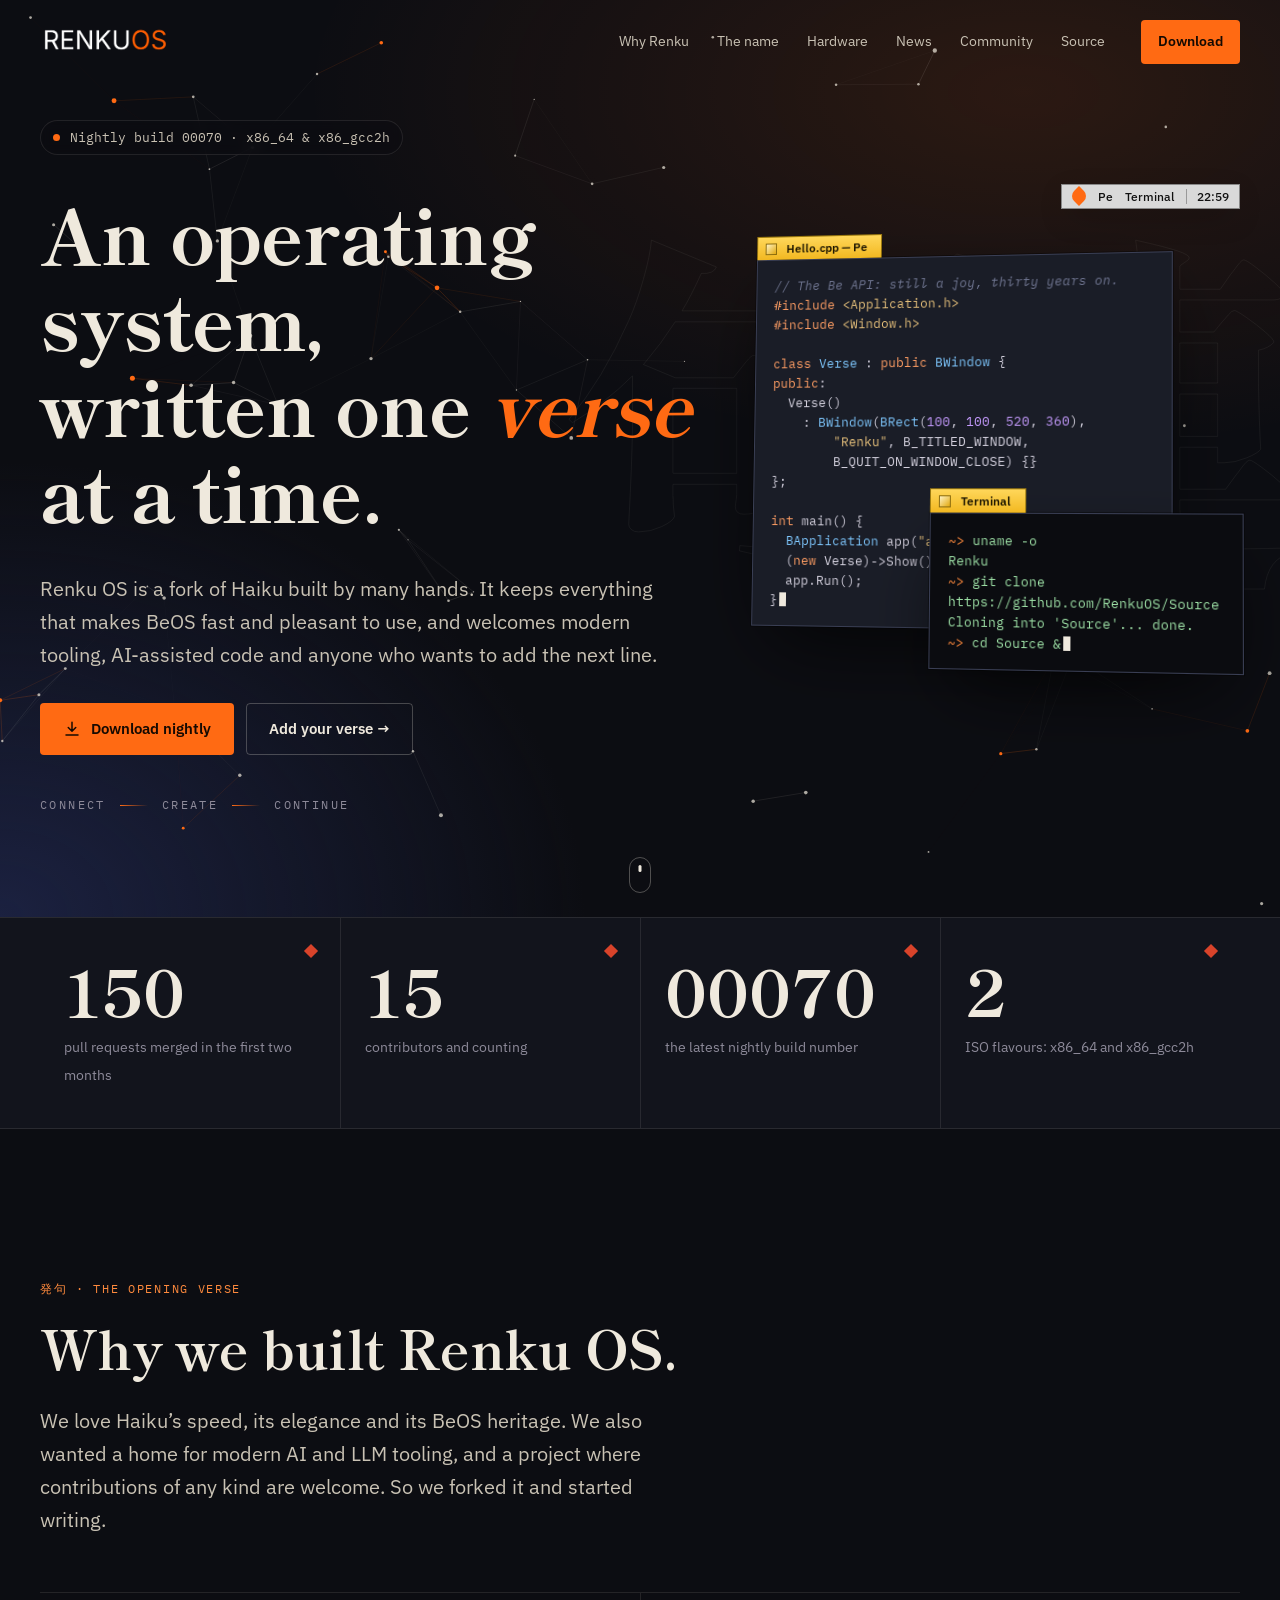
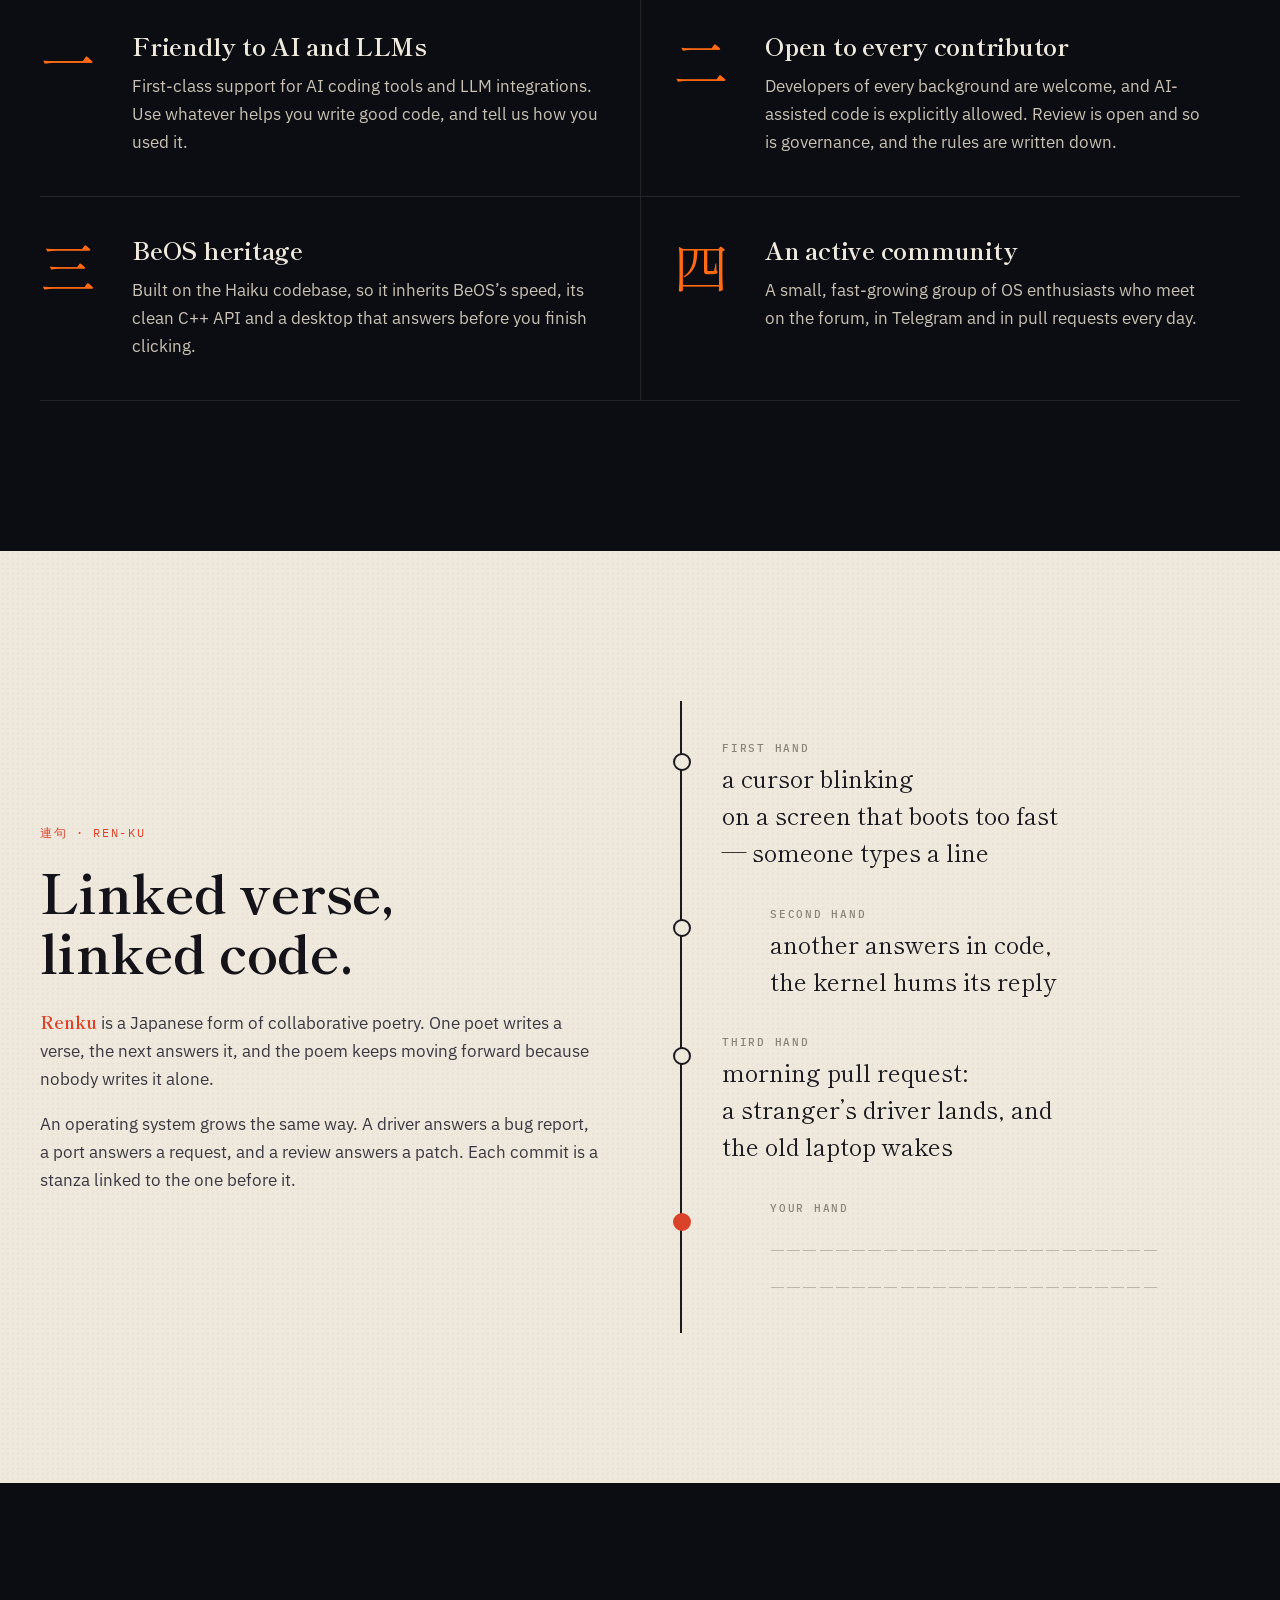
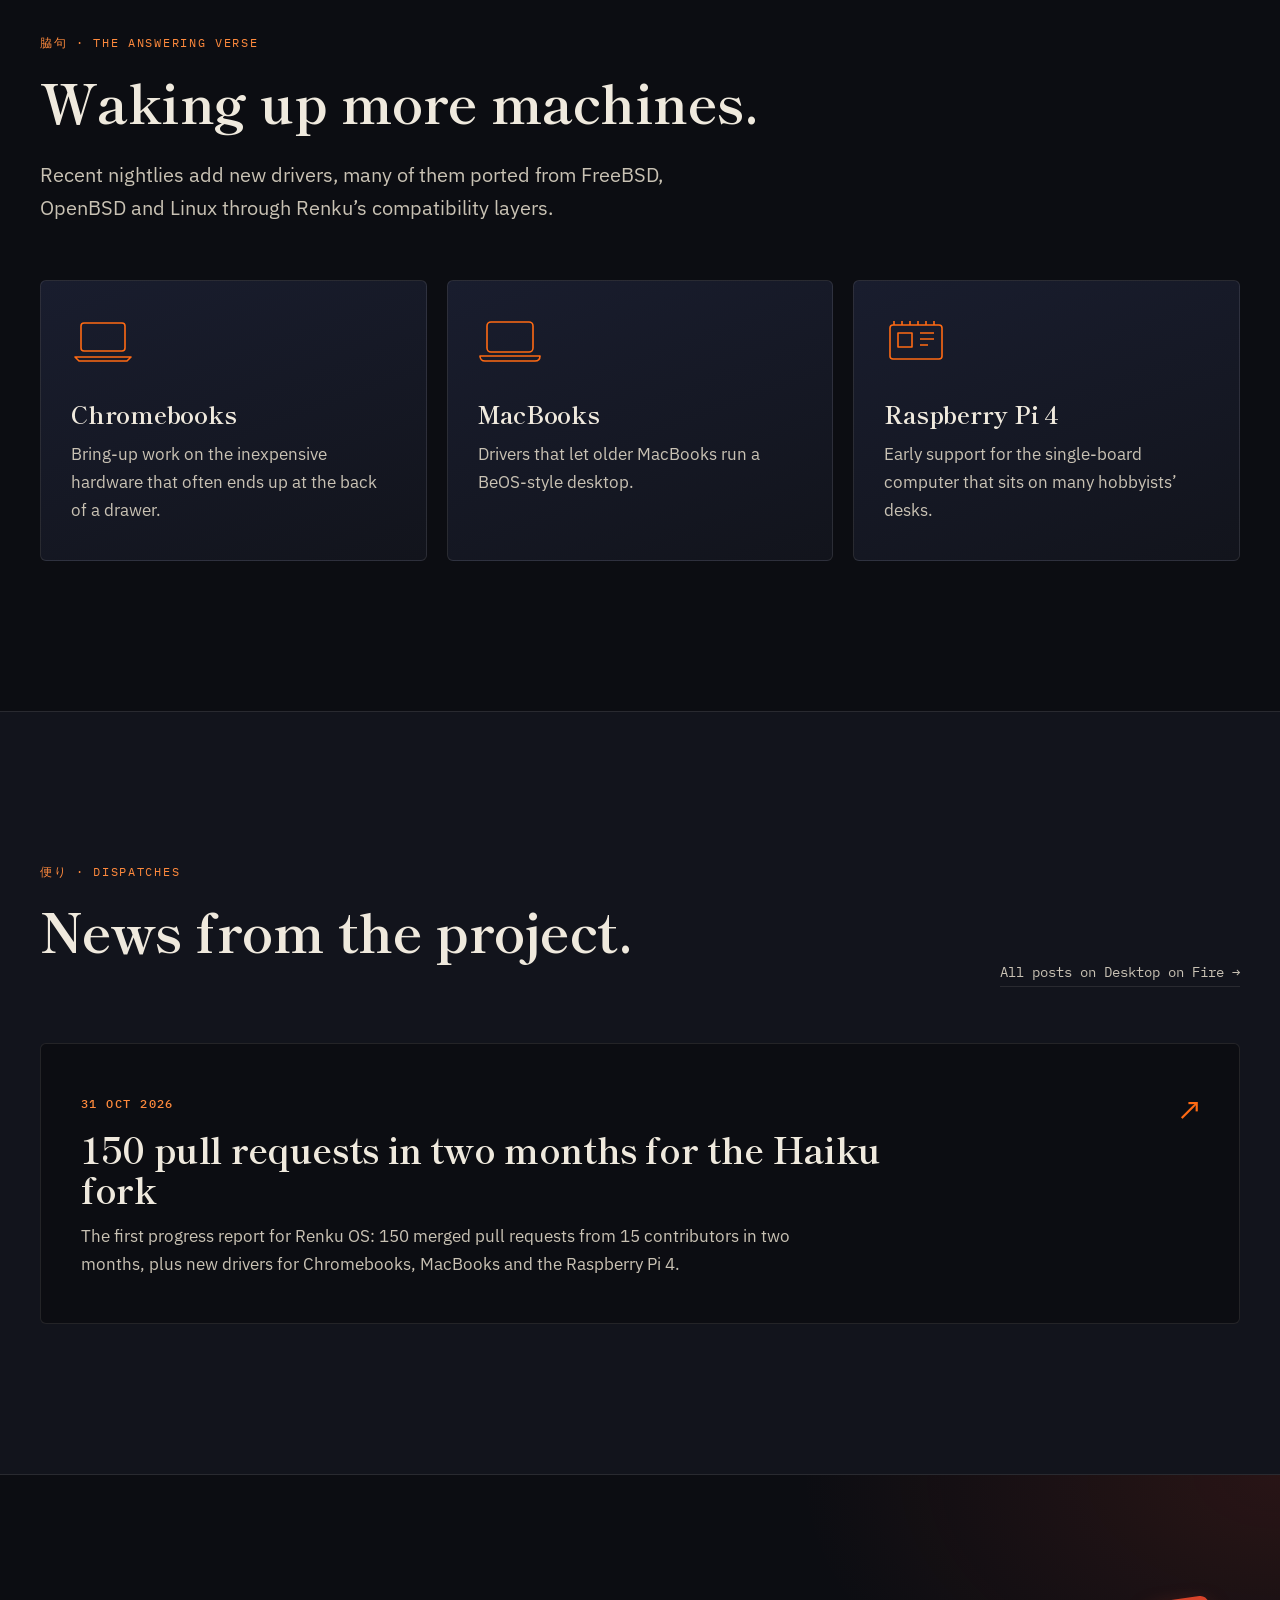
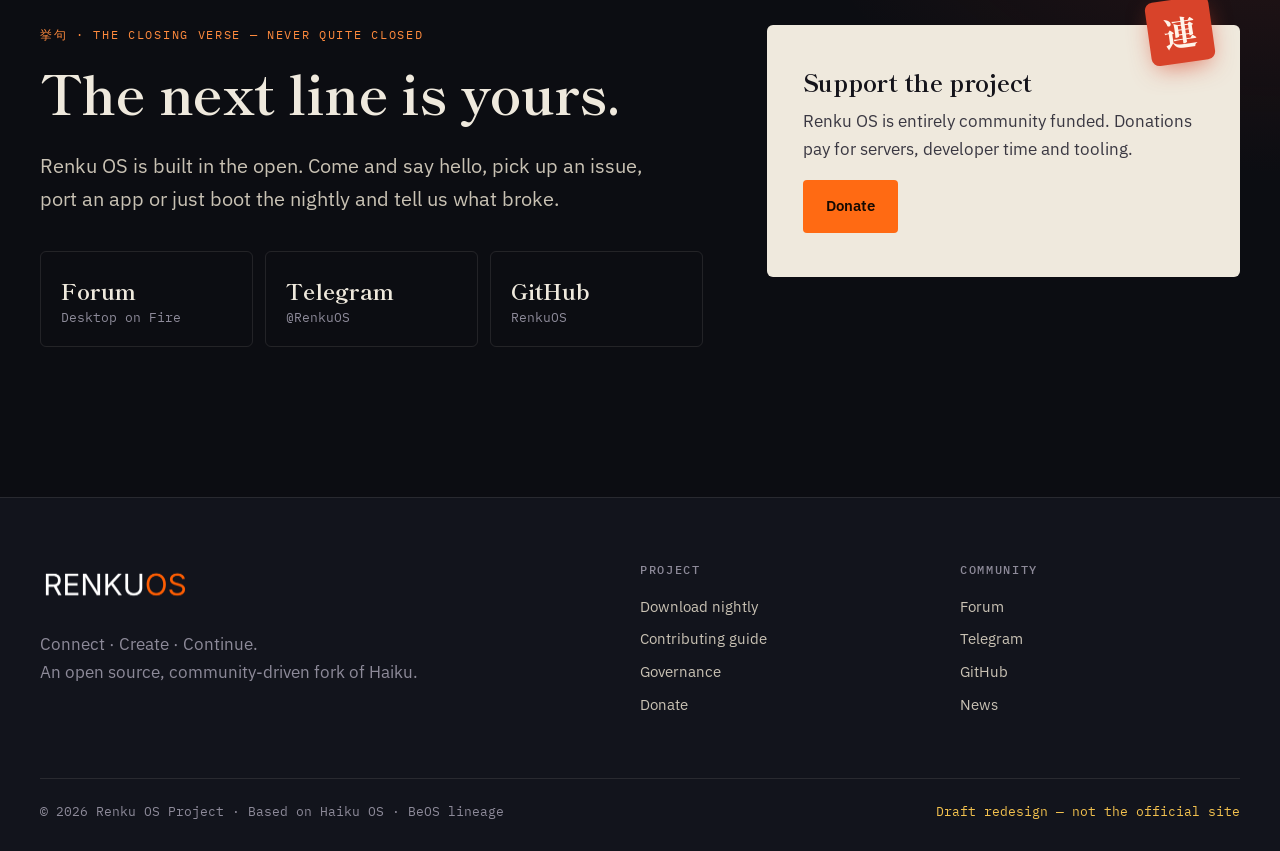
==== index.html @ 6f492713 "Draft redesign of the Renku OS website Co-Authored-By: Claude Opus 5.5 <noreply@anthropic.com>" ====
<!doctype html>
<html lang="en">
<head>
  <meta charset="utf-8">
  <meta name="viewport" content="width=device-width, initial-scale=1">
  <title>Renku OS — Connect · Create · Continue</title>
  <meta name="description" content="Renku OS is an open source operating system forked from Haiku, built in the open by many hands, with first-class room for AI-assisted development.">
  <meta name="theme-color" content="#0c0d12">
  <link rel="icon" href="assets/seal.svg" type="image/svg+xml">
  <link rel="preconnect" href="https://fonts.googleapis.com">
  <link rel="preconnect" href="https://fonts.gstatic.com" crossorigin>
  <link href="https://fonts.googleapis.com/css2?family=Shippori+Mincho:wght@500;700;800&family=IBM+Plex+Sans:wght@400;500;600&family=IBM+Plex+Mono:wght@400;500&display=swap" rel="stylesheet">
  <link rel="stylesheet" href="assets/style.css">
</head>
<body>
  <a class="skip" href="#main">Skip to content</a>

  <header class="site-header" id="top">
    <div class="wrap header-inner">
      <a class="brand" href="#top" aria-label="Renku OS home"><img src="assets/logo.png" alt="Renku OS" width="600" height="201"></a>
      <button class="menu-toggle" aria-expanded="false" aria-controls="site-nav">Menu</button>
      <nav id="site-nav" aria-label="Main">
        <a href="#verses">Why Renku</a>
        <a href="#name">The name</a>
        <a href="#hardware">Hardware</a>
        <a href="#dispatches">News</a>
        <a href="#community">Community</a>
        <a href="https://github.com/RenkuOS/Source">Source</a>
      </nav>
      <a class="btn btn-fire header-cta" href="https://github.com/RenkuOS/Source/releases/tag/nightly">Download</a>
    </div>
  </header>

  <main id="main">
    <!-- HERO -->
    <section class="hero">
      <canvas id="constellation" aria-hidden="true"></canvas>
      <div class="hero-kanji" aria-hidden="true">連句</div>
      <div class="wrap hero-grid">
        <div class="hero-copy">
          <p class="kicker"><span class="dot"></span>Nightly build 00070 · x86_64 &amp; x86_gcc2h</p>
          <h1>An operating system, written&nbsp;one&nbsp;<span class="ink-fire">verse</span> at a&nbsp;time.</h1>
          <p class="lead">Renku OS is a fork of Haiku built by many hands. It keeps everything that makes BeOS fast and pleasant to use, and welcomes modern tooling, AI-assisted code and anyone who wants to add the next line.</p>
          <div class="actions">
            <a class="btn btn-fire" href="https://github.com/RenkuOS/Source/releases/tag/nightly">
              <svg viewBox="0 0 24 24" aria-hidden="true"><path d="M12 3v12m0 0-5-5m5 5 5-5M4 20h16" /></svg>
              Download nightly
            </a>
            <a class="btn btn-ghost" href="https://github.com/RenkuOS/PlanAndGovernance/blob/main/CONTRIBUTING.md">Add your verse →</a>
          </div>
          <p class="motto" aria-label="Connect, Create, Continue"><span>Connect</span><i></i><span>Create</span><i></i><span>Continue</span></p>
        </div>

        <!-- BeOS-style desktop vignette -->
        <div class="desk" aria-hidden="true">
          <div class="bwin bwin-editor">
            <div class="btab"><span class="bclose"></span>Hello.cpp — Pe</div>
            <pre class="bbody code"><span class="c">// The Be API: still a joy, thirty years on.</span>
<span class="k">#include</span> <span class="s">&lt;Application.h&gt;</span>
<span class="k">#include</span> <span class="s">&lt;Window.h&gt;</span>

<span class="k">class</span> <span class="t">Verse</span> : <span class="k">public</span> <span class="t">BWindow</span> {
<span class="k">public</span>:
  Verse()
    : <span class="t">BWindow</span>(<span class="t">BRect</span>(<span class="n">100</span>, <span class="n">100</span>, <span class="n">520</span>, <span class="n">360</span>),
        <span class="s">"Renku"</span>, B_TITLED_WINDOW,
        B_QUIT_ON_WINDOW_CLOSE) {}
};

<span class="k">int</span> main() {
  <span class="t">BApplication</span> app(<span class="s">"application/x-vnd.Renku-Verse"</span>);
  (<span class="k">new</span> Verse)-&gt;Show();
  app.Run();
}<span class="caret"></span></pre>
          </div>
          <div class="bwin bwin-term">
            <div class="btab"><span class="bclose"></span>Terminal</div>
            <pre class="bbody term" id="term"></pre>
          </div>
          <div class="deskbar">
            <span class="deskbar-leaf"></span>
            <span>Pe</span><span>Terminal</span><span class="clock" id="clock">12:00</span>
          </div>
        </div>
      </div>
      <a class="scroll-cue" href="#stats" aria-label="Scroll down"><span></span></a>
    </section>

    <!-- STATS / hanko seals -->
    <section class="stats" id="stats">
      <div class="wrap stats-grid">
        <div class="stat reveal"><b data-count="150">150</b><span>pull requests merged in the first two months</span></div>
        <div class="stat reveal"><b data-count="15">15</b><span>contributors and counting</span></div>
        <div class="stat reveal"><b data-count="70" data-pad="5">00070</b><span>the latest nightly build number</span></div>
        <div class="stat reveal"><b data-count="2">2</b><span>ISO flavours: x86_64 and x86_gcc2h</span></div>
      </div>
    </section>

    <!-- VERSES / features -->
    <section class="verses" id="verses">
      <div class="wrap">
        <header class="sec-head reveal">
          <p class="label">発句 · The opening verse</p>
          <h2>Why we built Renku&nbsp;OS.</h2>
          <p class="lead">We love Haiku’s speed, its elegance and its BeOS heritage. We also wanted a home for modern AI and LLM tooling, and a project where contributions of any kind are welcome. So we forked it and started writing.</p>
        </header>

        <ol class="verse-list">
          <li class="verse reveal">
            <span class="numeral">一</span>
            <div>
              <h3>Friendly to AI and LLMs</h3>
              <p>First-class support for AI coding tools and LLM integrations. Use whatever helps you write good code, and tell us how you used it.</p>
            </div>
          </li>
          <li class="verse reveal">
            <span class="numeral">二</span>
            <div>
              <h3>Open to every contributor</h3>
              <p>Developers of every background are welcome, and AI-assisted code is explicitly allowed. Review is open and so is governance, and the rules are written down.</p>
            </div>
          </li>
          <li class="verse reveal">
            <span class="numeral">三</span>
            <div>
              <h3>BeOS heritage</h3>
              <p>Built on the Haiku codebase, so it inherits BeOS’s speed, its clean C++ API and a desktop that answers before you finish clicking.</p>
            </div>
          </li>
          <li class="verse reveal">
            <span class="numeral">四</span>
            <div>
              <h3>An active community</h3>
              <p>A small, fast-growing group of OS enthusiasts who meet on the forum, in Telegram and in pull requests every day.</p>
            </div>
          </li>
        </ol>
      </div>
    </section>

    <!-- THE NAME -->
    <section class="name" id="name">
      <div class="wrap name-grid">
        <div class="name-copy reveal">
          <p class="label">連句 · ren-ku</p>
          <h2>Linked verse, linked&nbsp;code.</h2>
          <p><em>Renku</em> is a Japanese form of collaborative poetry. One poet writes a verse, the next answers it, and the poem keeps moving forward because nobody writes it alone.</p>
          <p>An operating system grows the same way. A driver answers a bug report, a port answers a request, and a review answers a patch. Each commit is a stanza linked to the one before it.</p>
        </div>
        <div class="scroll-poem reveal" aria-label="A linked verse">
          <div class="stanza"><span class="who">first hand</span><p>a cursor blinking<br>on a screen that boots too fast<br>— someone types a line</p></div>
          <div class="stanza indent"><span class="who">second hand</span><p>another answers in code,<br>the kernel hums its reply</p></div>
          <div class="stanza"><span class="who">third hand</span><p>morning pull request:<br>a stranger’s driver lands, and<br>the old laptop wakes</p></div>
          <div class="stanza indent"><span class="who">your hand</span><p class="blank">________________________<br>________________________</p></div>
        </div>
      </div>
    </section>

    <!-- HARDWARE -->
    <section class="hardware" id="hardware">
      <div class="wrap">
        <header class="sec-head reveal">
          <p class="label">脇句 · The answering verse</p>
          <h2>Waking up more machines.</h2>
          <p class="lead">Recent nightlies add new drivers, many of them ported from FreeBSD, OpenBSD and Linux through Renku’s compatibility layers.</p>
        </header>
        <div class="hw-grid">
          <article class="hw reveal">
            <svg viewBox="0 0 64 48" aria-hidden="true"><rect x="10" y="6" width="44" height="28" rx="3"/><path d="M4 40h56l-4 4H8z"/></svg>
            <h3>Chromebooks</h3>
            <p>Bring-up work on the inexpensive hardware that often ends up at the back of a drawer.</p>
          </article>
          <article class="hw reveal">
            <svg viewBox="0 0 64 48" aria-hidden="true"><rect x="9" y="5" width="46" height="30" rx="4"/><path d="M2 39h60c0 3-2 5-5 5H7c-3 0-5-2-5-5z"/></svg>
            <h3>MacBooks</h3>
            <p>Drivers that let older MacBooks run a BeOS-style desktop.</p>
          </article>
          <article class="hw reveal">
            <svg viewBox="0 0 64 48" aria-hidden="true"><rect x="6" y="8" width="52" height="34" rx="3"/><rect x="14" y="16" width="14" height="14"/><path d="M36 16h14M36 22h14M36 28h8M10 8V4M18 8V4M26 8V4M34 8V4M42 8V4M50 8V4"/></svg>
            <h3>Raspberry Pi 4</h3>
            <p>Early support for the single-board computer that sits on many hobbyists’ desks.</p>
          </article>
        </div>
      </div>
    </section>

    <!-- DISPATCHES -->
    <section class="dispatches" id="dispatches">
      <div class="wrap">
        <header class="sec-head row reveal">
          <div>
            <p class="label">便り · Dispatches</p>
            <h2>News from the project.</h2>
          </div>
          <a class="text-link" href="https://www.desktoponfire.com/category/renkuos/">All posts on Desktop on Fire →</a>
        </header>
        <a class="dispatch reveal" href="https://www.desktoponfire.com/renkuos/1035/renkuos-150-pull-requests-haiku-fork/">
          <time datetime="2026-10-31">31 Oct 2026</time>
          <h3>150 pull requests in two months for the Haiku fork</h3>
          <p>The first progress report for Renku OS: 150 merged pull requests from 15 contributors in two months, plus new drivers for Chromebooks, MacBooks and the Raspberry Pi 4.</p>
          <span class="arrow" aria-hidden="true">↗</span>
        </a>
      </div>
    </section>

    <!-- COMMUNITY + DONATE -->
    <section class="community" id="community">
      <div class="wrap community-grid">
        <div class="reveal">
          <p class="label">挙句 · The closing verse — never quite closed</p>
          <h2>The next line is&nbsp;yours.</h2>
          <p class="lead">Renku OS is built in the open. Come and say hello, pick up an issue, port an app or just boot the nightly and tell us what broke.</p>
          <div class="channels">
            <a href="https://forum.desktoponfire.com/t/renku-os" class="channel"><b>Forum</b><span>Desktop on Fire</span></a>
            <a href="https://t.me/RenkuOS" class="channel"><b>Telegram</b><span>@RenkuOS</span></a>
            <a href="https://github.com/RenkuOS" class="channel"><b>GitHub</b><span>RenkuOS</span></a>
          </div>
        </div>
        <aside class="donate reveal" id="donate">
          <div class="seal" aria-hidden="true">連</div>
          <h3>Support the project</h3>
          <p>Renku OS is entirely community funded. Donations pay for servers, developer time and tooling.</p>
          <a class="btn btn-fire" href="https://renkuos.org/#donate">Donate</a>
        </aside>
      </div>
    </section>
  </main>

  <footer class="site-footer">
    <div class="wrap footer-grid">
      <div>
        <img src="assets/logo.png" alt="Renku OS" class="footer-logo" width="600" height="201">
        <p class="muted">Connect · Create · Continue.<br>An open source, community-driven fork of Haiku.</p>
      </div>
      <nav aria-label="Project">
        <h4>Project</h4>
        <a href="https://github.com/RenkuOS/Source/releases/tag/nightly">Download nightly</a>
        <a href="https://github.com/RenkuOS/PlanAndGovernance/blob/main/CONTRIBUTING.md">Contributing guide</a>
        <a href="https://github.com/RenkuOS/PlanAndGovernance/blob/main/REVIEW.md">Governance</a>
        <a href="https://renkuos.org/#donate">Donate</a>
      </nav>
      <nav aria-label="Community">
        <h4>Community</h4>
        <a href="https://forum.desktoponfire.com/t/renku-os">Forum</a>
        <a href="https://t.me/RenkuOS">Telegram</a>
        <a href="https://github.com/RenkuOS">GitHub</a>
        <a href="https://www.desktoponfire.com/category/renkuos/">News</a>
      </nav>
    </div>
    <div class="wrap footer-base">
      <span>© 2026 Renku OS Project · Based on Haiku OS · BeOS lineage</span>
      <span class="draft-tag">Draft redesign — not the official site</span>
    </div>
  </footer>

  <script src="assets/site.js" defer></script>
</body>
</html>
---- assets/style.css ----
/* Renku OS draft site.
   Night ink, washi paper and a single vermilion seal. Display type is a
   Japanese mincho serif; sections read as the verses of a linked poem. */
:root{
  --night:#0c0d12;--night-2:#12141c;--indigo:#191d2e;--indigo-2:#232842;
  --washi:#efe9dd;--washi-2:#c9c2b4;--muted:#8d8a99;--line:rgb(239 233 221 / .1);
  --fire:#ff6a13;--fire-2:#ff8a3d;--seal:#d8432a;--gold:#f2c14e;
  --serif:"Shippori Mincho","Hiragino Mincho ProN","Yu Mincho",Georgia,serif;
  --sans:"IBM Plex Sans",system-ui,-apple-system,"Segoe UI",Roboto,sans-serif;
  --mono:"IBM Plex Mono",ui-monospace,Menlo,Consolas,monospace;
  color-scheme:dark}
*{box-sizing:border-box}
html{scroll-behavior:smooth}
body{margin:0;background:var(--night);color:var(--washi);font-family:var(--sans);font-size:17px;line-height:1.65;-webkit-font-smoothing:antialiased;overflow-x:hidden}
img{display:block;max-width:100%;height:auto}
a{color:var(--washi)}
a:focus-visible,button:focus-visible{outline:2px solid var(--gold);outline-offset:4px;border-radius:4px}
h1,h2,h3{font-family:var(--serif);font-weight:700;line-height:1.12;margin:0 0 .5em;letter-spacing:-.01em}
h1{font-size:clamp(40px,6vw,82px);font-weight:800}
h2{font-size:clamp(32px,4.2vw,56px)}
h3{font-size:24px}
p{margin:0 0 1em}
.wrap{width:min(1200px,calc(100% - 32px));margin-inline:auto}
@media (min-width:720px){.wrap{width:min(1200px,calc(100% - 80px))}}
.skip{position:fixed;top:-60px;left:16px;background:var(--washi);color:var(--night);padding:10px 14px;z-index:100}.skip:focus{top:12px}
.lead{font-size:clamp(17px,1.6vw,20px);color:var(--washi-2);max-width:640px}
.muted{color:var(--muted)}
.ink-fire{color:var(--fire);font-style:italic}
.label{font-family:var(--mono);font-size:12px;letter-spacing:.14em;text-transform:uppercase;color:var(--fire-2);margin-bottom:18px}
.text-link{font-family:var(--mono);font-size:14px;color:var(--washi-2);text-decoration:none;border-bottom:1px solid var(--line);padding-bottom:2px}
.text-link:hover{color:var(--fire);border-color:var(--fire)}

/* Buttons: squared, ink-stamp corners. */
.btn{display:inline-flex;align-items:center;gap:10px;padding:13px 22px;font-weight:600;font-size:15px;text-decoration:none;border-radius:4px;border:1px solid transparent;transition:transform .2s,box-shadow .2s,background .2s}
.btn svg{width:18px;height:18px;fill:none;stroke:currentColor;stroke-width:2;stroke-linecap:round;stroke-linejoin:round}
.btn-fire{background:var(--fire);color:#160a02;box-shadow:0 0 0 0 rgb(255 106 19 / .5)}
.btn-fire:hover{transform:translateY(-2px);box-shadow:0 10px 30px -8px rgb(255 106 19 / .7)}
.btn-ghost{border-color:rgb(239 233 221 / .25);color:var(--washi)}
.btn-ghost:hover{border-color:var(--washi);background:rgb(239 233 221 / .05)}
.actions{display:flex;flex-wrap:wrap;gap:12px;margin-top:32px}

/* Header */
.site-header{position:absolute;inset:0 0 auto;z-index:20}
.header-inner{display:flex;align-items:center;gap:24px;min-height:84px}
.brand img{width:130px}
.site-header nav{display:flex;gap:4px;margin-left:auto}
.site-header nav a{font-size:14px;color:var(--washi-2);text-decoration:none;padding:8px 12px;position:relative}
.site-header nav a::after{content:"";position:absolute;left:12px;right:12px;bottom:4px;height:1px;background:var(--fire);transform:scaleX(0);transform-origin:left;transition:transform .25s}
.site-header nav a:hover{color:var(--washi)}.site-header nav a:hover::after{transform:scaleX(1)}
.header-cta{padding:9px 16px;font-size:14px}
.menu-toggle{display:none;margin-left:auto;background:none;border:1px solid var(--line);color:var(--washi);font:500 13px var(--mono);padding:8px 12px;border-radius:4px}
@media (max-width:900px){
  .menu-toggle{display:block}
  .header-cta{display:none}
  .site-header nav{display:none;position:absolute;top:76px;left:16px;right:16px;flex-direction:column;background:var(--indigo);border:1px solid var(--line);padding:8px;border-radius:6px}
  .site-header nav.open{display:flex}
}

/* Hero */
.hero{position:relative;min-height:min(100vh,980px);min-height:min(100svh,980px);display:flex;align-items:center;padding:120px 0 90px;overflow:hidden;
  background:radial-gradient(1200px 600px at 80% 10%,rgb(255 106 19 / .13),transparent 60%),radial-gradient(900px 700px at 0% 100%,#1b2140,transparent 65%),var(--night)}
#constellation{position:absolute;inset:0;width:100%;height:100%}
.hero-kanji{position:absolute;right:-2vw;top:50%;transform:translateY(-50%);writing-mode:vertical-rl;font-family:var(--serif);font-weight:800;font-size:min(42vh,34vw);line-height:1;color:transparent;-webkit-text-stroke:1px rgb(239 233 221 / .06);pointer-events:none;user-select:none}
.hero-grid{position:relative;display:grid;grid-template-columns:1.05fr 1fr;gap:56px;align-items:center}
.kicker{display:inline-flex;align-items:center;gap:10px;font-family:var(--mono);font-size:12.5px;color:var(--washi-2);border:1px solid var(--line);padding:6px 12px;border-radius:999px;background:rgb(12 13 18 / .6);backdrop-filter:blur(6px)}
.kicker .dot{width:7px;height:7px;border-radius:50%;background:var(--fire);box-shadow:0 0 0 0 var(--fire);animation:pulse 2s infinite}
@keyframes pulse{70%{box-shadow:0 0 0 8px rgb(255 106 19 / 0)}100%{box-shadow:0 0 0 0 rgb(255 106 19 / 0)}}
.hero h1{margin-top:22px}
.motto{display:flex;align-items:center;gap:14px;margin-top:40px;font-family:var(--mono);font-size:12px;letter-spacing:.2em;text-transform:uppercase;color:var(--muted)}
.motto i{width:28px;height:1px;background:linear-gradient(90deg,var(--fire),transparent)}
.scroll-cue{position:absolute;left:50%;bottom:24px;width:22px;height:36px;border:1px solid rgb(239 233 221 / .3);border-radius:12px;transform:translateX(-50%)}
.scroll-cue span{position:absolute;left:50%;top:7px;width:3px;height:7px;background:var(--washi);border-radius:2px;transform:translateX(-50%);animation:cue 1.8s infinite}
@keyframes cue{to{transform:translate(-50%,12px);opacity:0}}

/* BeOS-style desktop vignette */
.desk{position:relative;height:500px;perspective:1400px}
.bwin{position:absolute;background:#1a1d27;border:1px solid #3a3f55;box-shadow:0 30px 80px -20px rgb(0 0 0 / .8),0 0 0 1px rgb(0 0 0 / .4);transition:transform .6s cubic-bezier(.2,.8,.2,1)}
.btab{position:absolute;top:-25px;left:-1px;background:linear-gradient(#ffd75a,#f2b821);color:#1d1600;font:600 12px var(--sans);padding:4px 14px 4px 30px;border:1px solid #9c7a0f;border-bottom:0;white-space:nowrap}
.bclose{position:absolute;left:8px;top:6px;width:12px;height:12px;background:linear-gradient(135deg,#fff3c4,#e2a90e);border:1px solid #8a6b0d}
.bbody{margin:0;padding:16px 18px;font:12.5px/1.6 var(--mono);overflow:hidden;color:#d6d3e0}
.bwin-editor{top:30px;left:0;width:86%;transform:rotateY(-8deg) rotateX(3deg)}
.bwin-term{bottom:56px;right:0;width:62%;background:#0b0c10;transform:rotateY(-8deg) rotateX(3deg) translateZ(40px)}
.desk:hover .bwin-editor{transform:rotateY(-3deg) rotateX(1deg)}
.desk:hover .bwin-term{transform:rotateY(-3deg) rotateX(1deg) translateZ(60px) translateY(-6px)}
.term{min-height:150px;color:#9fe3a8;white-space:pre-wrap}
.term .p{color:var(--fire-2)}
.code .c{color:#6f7590;font-style:italic}.code .k{color:#ff9e64}.code .s{color:#e6c07b}.code .t{color:#7fc8ff}.code .n{color:#c69cff}
.caret,.term::after{display:inline-block;width:7px;height:1.1em;background:var(--washi);vertical-align:-2px;margin-left:2px;animation:blink 1s steps(1) infinite}
.term::after{content:""}
@keyframes blink{50%{opacity:0}}
.deskbar{position:absolute;right:0;top:-40px;display:flex;align-items:center;gap:12px;background:#d9d9d9;color:#111;font:500 11.5px var(--sans);padding:4px 10px;border:1px solid #888;box-shadow:0 10px 30px -10px rgb(0 0 0 / .7)}
.deskbar span{white-space:nowrap}
.deskbar-leaf{width:14px;height:14px;background:var(--fire);border-radius:0 50%;transform:rotate(45deg)}
.clock{border-left:1px solid #999;padding-left:10px}
@media (max-width:1000px){
  .hero-grid{grid-template-columns:1fr}
  .desk{height:440px;margin-top:20px}
}
@media (max-width:560px){
  .desk{height:380px}
  .bwin-editor{width:100%}.bwin-term{width:80%}
  .bbody{font-size:10.5px;padding:12px}
  .deskbar{display:none}
}

/* Stats: hanko seals */
.stats{border-block:1px solid var(--line);background:var(--night-2)}
.stats-grid{display:grid;grid-template-columns:repeat(4,1fr)}
.stat{padding:40px 24px;border-left:1px solid var(--line);position:relative}
.stat:first-child{border-left:0}
.stat b{display:block;font-family:var(--serif);font-size:clamp(44px,5vw,68px);font-weight:800;line-height:1;color:var(--washi);margin-bottom:10px;font-variant-numeric:tabular-nums}
.stat span{font-size:14px;color:var(--muted)}
.stat::before{content:"";position:absolute;top:28px;right:24px;width:10px;height:10px;background:var(--seal);transform:rotate(45deg)}
@media (max-width:800px){.stats-grid{grid-template-columns:1fr 1fr}.stat:nth-child(3){border-left:0}.stat:nth-child(n+3){border-top:1px solid var(--line)}}

/* Section heads */
section{scroll-margin-top:20px}
.verses,.hardware,.dispatches,.community{padding:clamp(80px,12vw,150px) 0}
.sec-head{margin-bottom:56px}
.sec-head.row{display:flex;justify-content:space-between;align-items:end;gap:24px;flex-wrap:wrap}

/* Verses */
.verse-list{list-style:none;margin:0;padding:0;display:grid;grid-template-columns:1fr 1fr;gap:0;border-top:1px solid var(--line)}
.verse{display:flex;gap:28px;padding:40px 32px 40px 0;border-bottom:1px solid var(--line);transition:background .3s}
.verse:nth-child(even){padding-left:32px;border-left:1px solid var(--line)}
.verse:hover{background:linear-gradient(90deg,rgb(255 106 19 / .05),transparent)}
.numeral{font-family:var(--serif);font-size:56px;line-height:1;color:var(--fire);min-width:64px;transition:transform .4s}
.verse:hover .numeral{transform:translateY(-4px) rotate(-6deg)}
.verse p{color:var(--washi-2);margin:0}
@media (max-width:800px){.verse-list{grid-template-columns:1fr}.verse,.verse:nth-child(even){padding:32px 0;border-left:0}}

/* The name: paper section */
.name{background:var(--washi);color:#1b1a20;padding:clamp(80px,12vw,150px) 0;position:relative;
  background-image:radial-gradient(rgb(0 0 0 / .035) 1px,transparent 1px);background-size:5px 5px}
.name h2,.name h3{color:#14131a}
.name .label{color:var(--seal)}
.name p{color:#3a3842}
.name em{font-family:var(--serif);font-style:normal;font-weight:700;color:var(--seal)}
.name-grid{display:grid;grid-template-columns:1fr 1fr;gap:80px;align-items:center}
.scroll-poem{position:relative;padding:40px 0 40px 40px;border-left:2px solid #1b1a20}
.stanza{position:relative;margin-bottom:36px;font-family:var(--serif);font-size:clamp(19px,2vw,24px);line-height:1.55}
.stanza:last-child{margin-bottom:0}
.stanza.indent{margin-left:48px}
.stanza::before{content:"";position:absolute;left:-49px;top:12px;width:14px;height:14px;background:var(--washi);border:2px solid #1b1a20;border-radius:50%}
.stanza.indent::before{left:-97px}
.stanza:last-child::before{background:var(--seal);border-color:var(--seal)}
.stanza .who{display:block;font:500 11px var(--mono);letter-spacing:.16em;text-transform:uppercase;color:#8a8478;margin-bottom:4px}
.stanza p{margin:0;color:#1b1a20}
.stanza .blank{color:#b7afa0;letter-spacing:.05em}
@media (max-width:900px){.name-grid{grid-template-columns:1fr;gap:48px}.stanza.indent{margin-left:24px}.stanza.indent::before{left:-73px}}

/* Hardware */
.hw-grid{display:grid;grid-template-columns:repeat(3,1fr);gap:20px}
.hw{position:relative;padding:36px 30px;background:linear-gradient(160deg,var(--indigo),var(--night-2));border:1px solid var(--line);border-radius:6px;overflow:hidden;transition:transform .35s,border-color .35s}
.hw::after{content:"";position:absolute;inset:auto -40% -60% auto;width:240px;height:240px;background:radial-gradient(circle,rgb(255 106 19 / .25),transparent 70%);opacity:0;transition:opacity .4s}
.hw:hover{transform:translateY(-6px);border-color:rgb(255 106 19 / .4)}
.hw:hover::after{opacity:1}
.hw svg{width:64px;height:48px;fill:none;stroke:var(--fire);stroke-width:1.6;stroke-linejoin:round;margin-bottom:28px}
.hw p{color:var(--washi-2);margin:0}
@media (max-width:860px){.hw-grid{grid-template-columns:1fr}}

/* Dispatches */
.dispatches{background:var(--night-2);border-block:1px solid var(--line)}
.dispatch{display:block;position:relative;padding:44px 80px 44px 40px;border:1px solid var(--line);border-radius:6px;text-decoration:none;background:var(--night);transition:border-color .3s,background .3s}
.dispatch:hover{border-color:var(--fire);background:var(--indigo)}
.dispatch time{font:500 12px var(--mono);letter-spacing:.12em;text-transform:uppercase;color:var(--fire-2)}
.dispatch h3{font-size:clamp(24px,3vw,36px);margin:12px 0 14px;max-width:820px}
.dispatch p{color:var(--washi-2);max-width:760px;margin:0}
.dispatch .arrow{position:absolute;right:36px;top:40px;font-size:32px;color:var(--fire);transition:transform .3s}
.dispatch:hover .arrow{transform:translate(4px,-4px)}
@media (max-width:600px){.dispatch{padding:32px 24px}.dispatch .arrow{position:static;display:block;margin-top:16px}}

/* Community */
.community{background:radial-gradient(800px 500px at 100% 0%,rgb(216 67 42 / .14),transparent 60%),var(--night)}
.community-grid{display:grid;grid-template-columns:1.4fr 1fr;gap:64px;align-items:start}
.channels{display:grid;grid-template-columns:repeat(3,1fr);gap:12px;margin-top:36px}
.channel{display:flex;flex-direction:column;padding:20px;border:1px solid var(--line);border-radius:6px;text-decoration:none;transition:border-color .25s,transform .25s}
.channel:hover{border-color:var(--fire);transform:translateY(-3px)}
.channel b{font-family:var(--serif);font-size:22px}
.channel span{font:13px var(--mono);color:var(--muted)}
.donate{position:relative;padding:44px 36px;background:var(--washi);color:#1b1a20;border-radius:6px}
.donate h3{color:#14131a}
.donate p{color:#3a3842}
.seal{position:absolute;top:-26px;right:28px;width:64px;height:64px;display:grid;place-items:center;background:var(--seal);color:#fff4ea;font:800 34px var(--serif);border-radius:8px;transform:rotate(-8deg);box-shadow:0 8px 24px -6px rgb(216 67 42 / .7)}
@media (max-width:900px){.community-grid{grid-template-columns:1fr}.channels{grid-template-columns:1fr}}

/* Footer */
.site-footer{border-top:1px solid var(--line);padding:64px 0 32px;background:var(--night-2)}
.footer-grid{display:grid;grid-template-columns:2fr 1fr 1fr;gap:40px}
.footer-logo{width:150px;margin-bottom:18px}
.site-footer h4{font:500 12px var(--mono);letter-spacing:.14em;text-transform:uppercase;color:var(--muted);margin:0 0 14px}
.site-footer nav a{display:block;color:var(--washi-2);text-decoration:none;font-size:15px;padding:4px 0}
.site-footer nav a:hover{color:var(--fire)}
.footer-base{display:flex;justify-content:space-between;flex-wrap:wrap;gap:12px;margin-top:56px;padding-top:24px;border-top:1px solid var(--line);font:12.5px var(--mono);color:var(--muted)}
.draft-tag{color:var(--gold)}
@media (max-width:700px){.footer-grid{grid-template-columns:1fr 1fr}.footer-grid>div:first-child{grid-column:1/-1}}

/* Scroll reveal */
.reveal{opacity:0;transform:translateY(24px);transition:opacity .8s ease,transform .8s cubic-bezier(.2,.8,.2,1)}
.reveal.in{opacity:1;transform:none}
.no-js .reveal{opacity:1;transform:none}

@media (prefers-reduced-motion:reduce){
  *,*::before,*::after{animation:none!important;transition:none!important;scroll-behavior:auto!important}
  .reveal{opacity:1;transform:none}
}
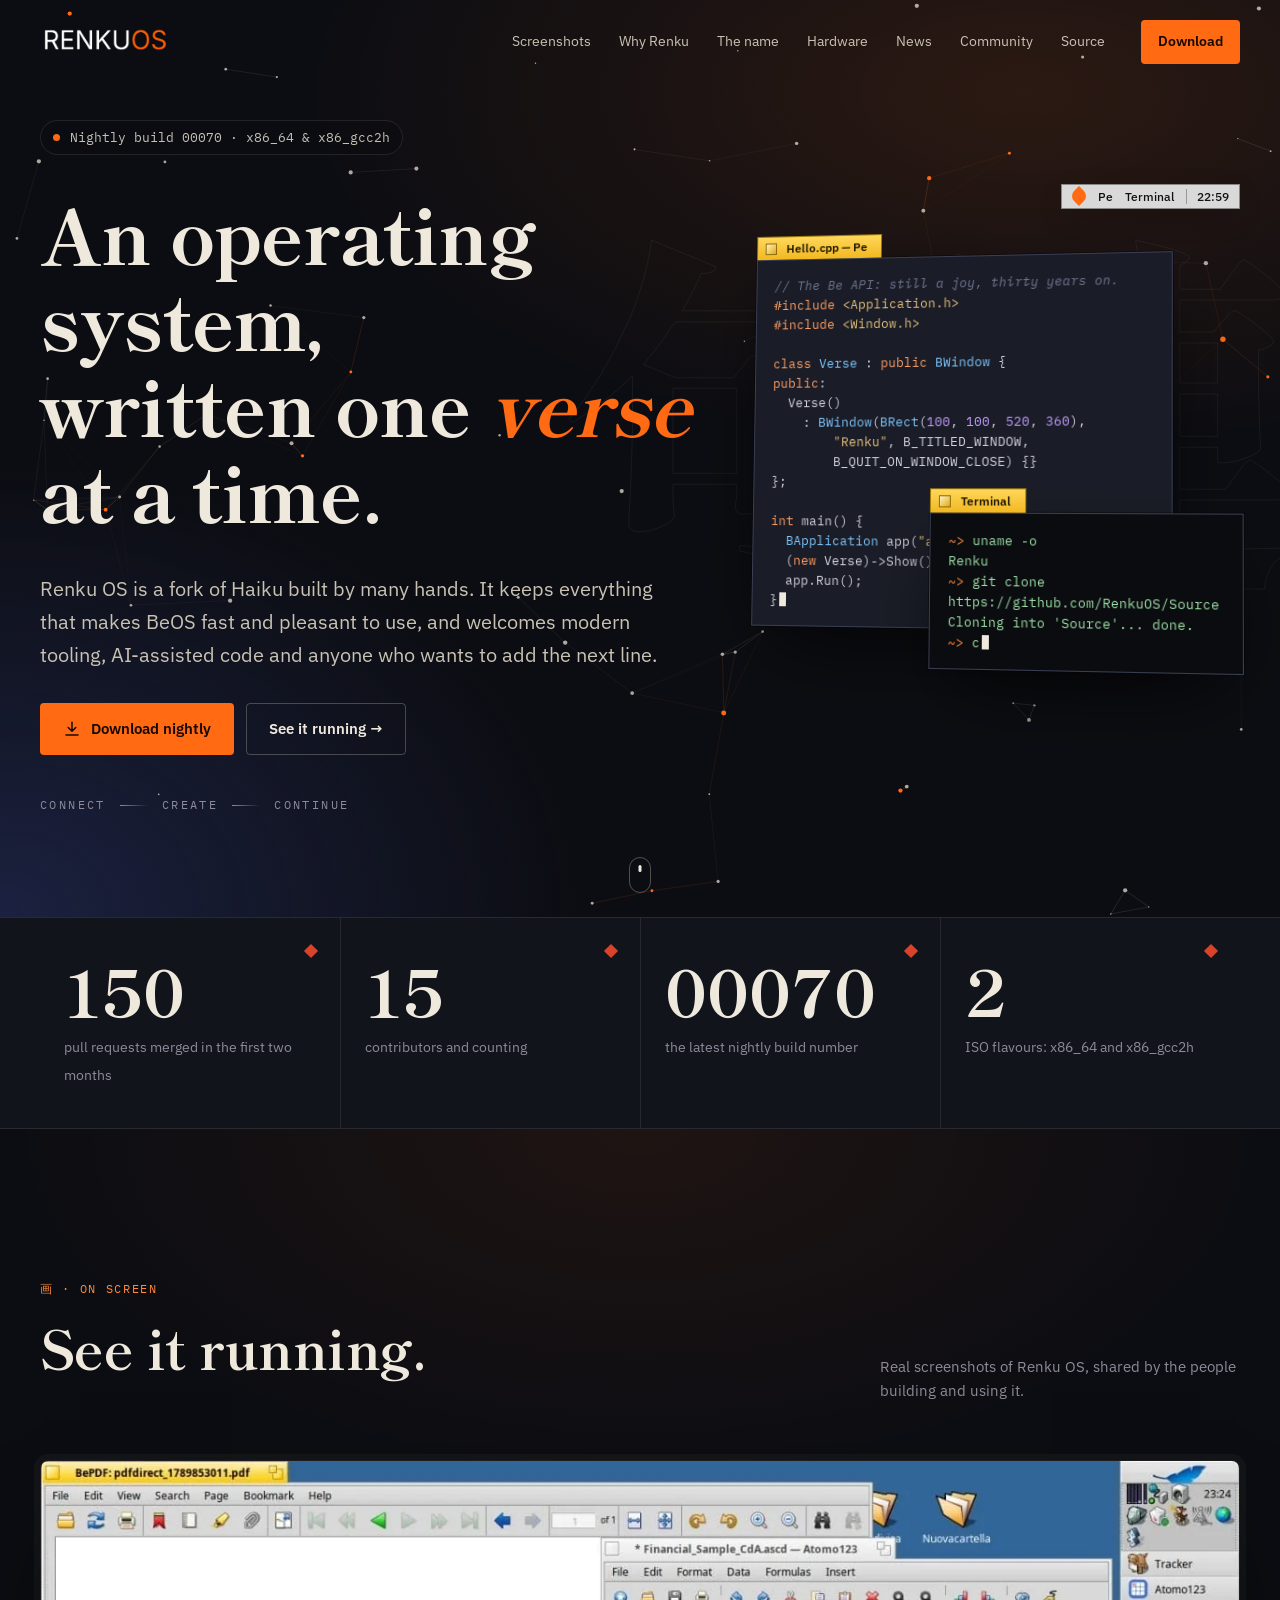
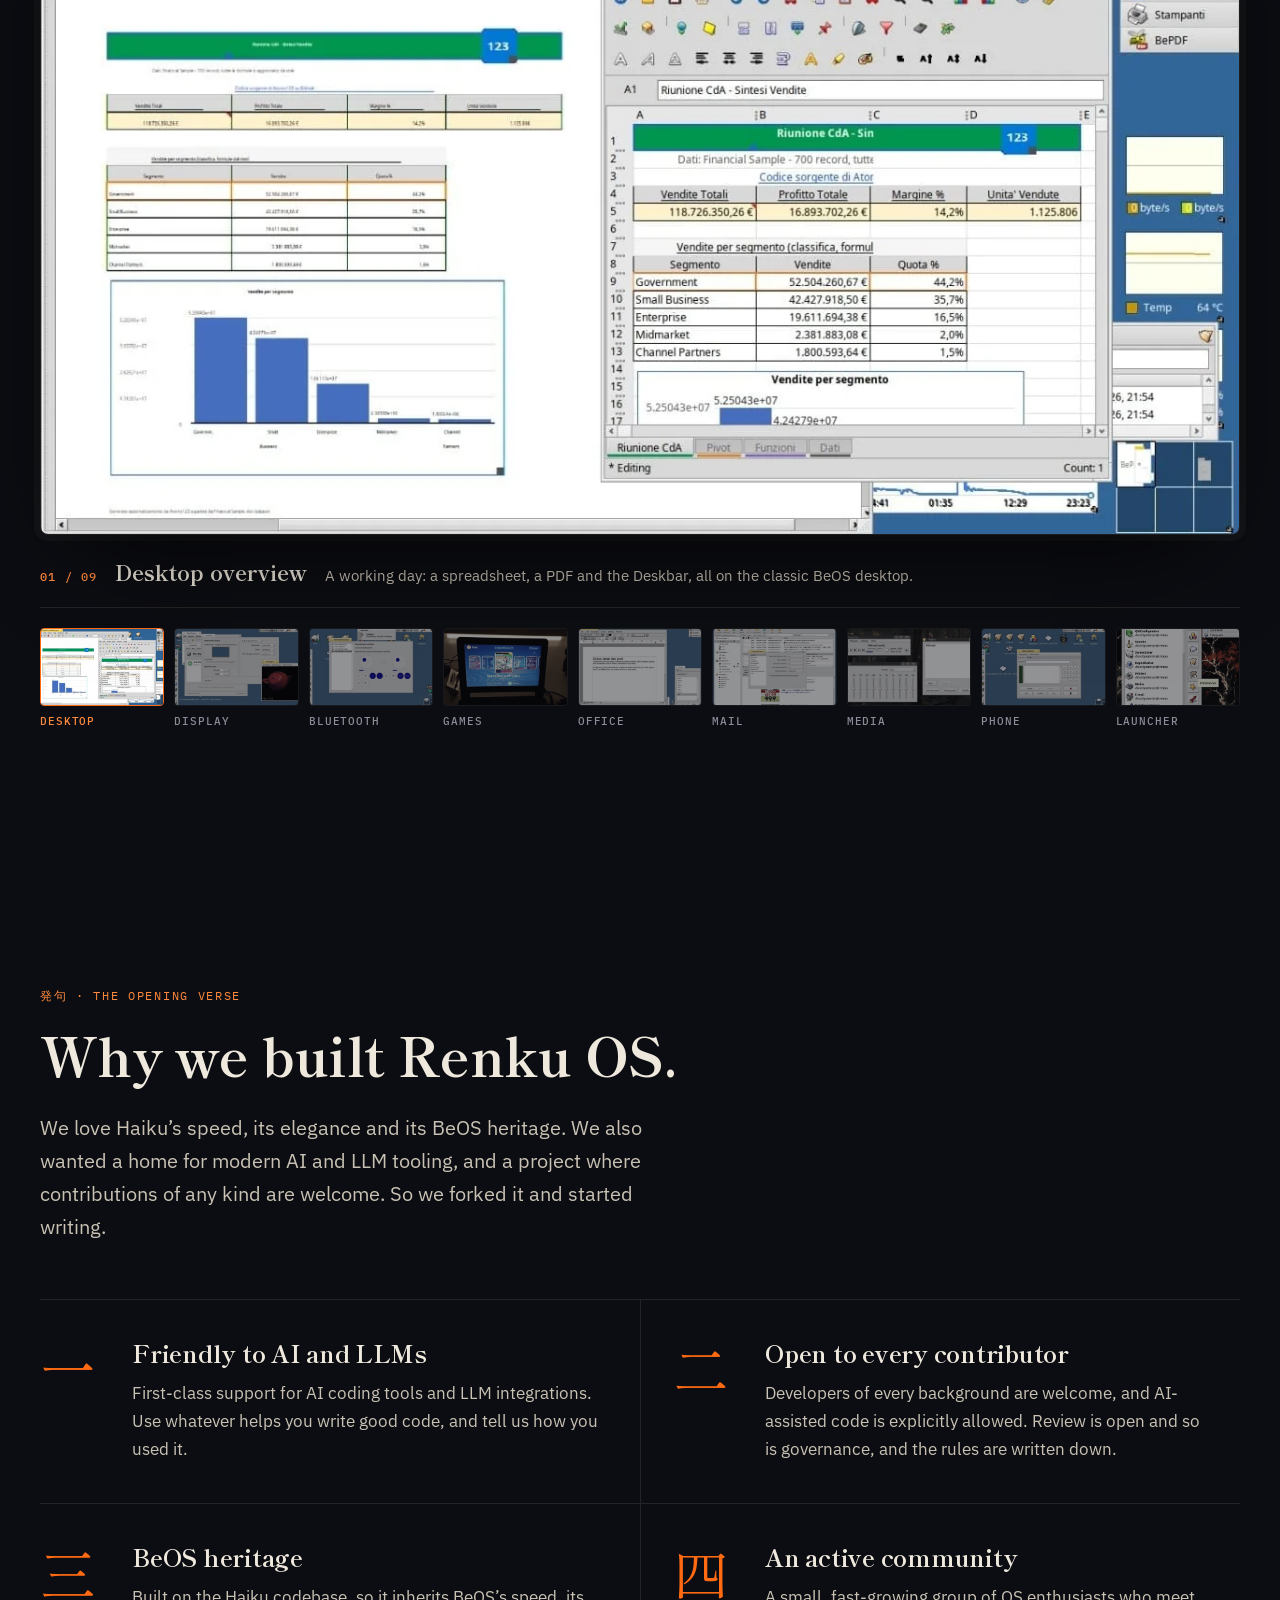
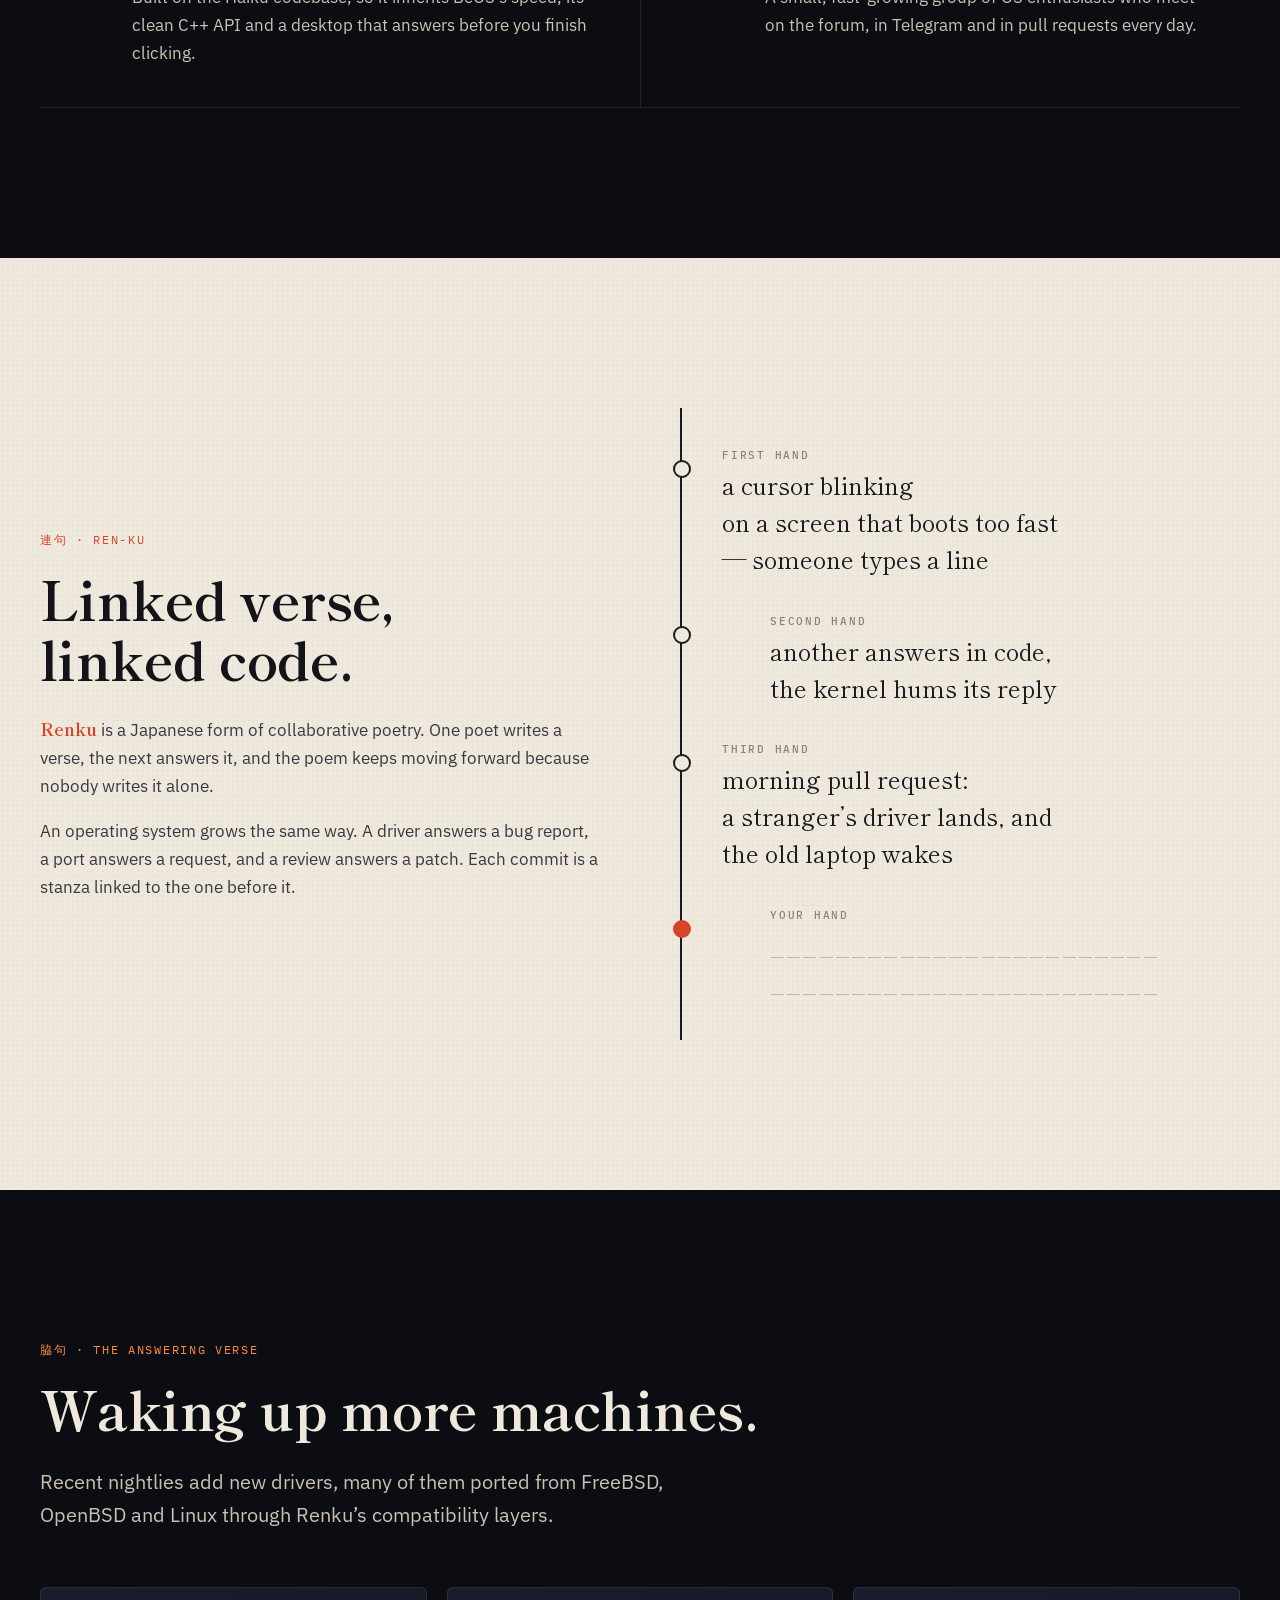
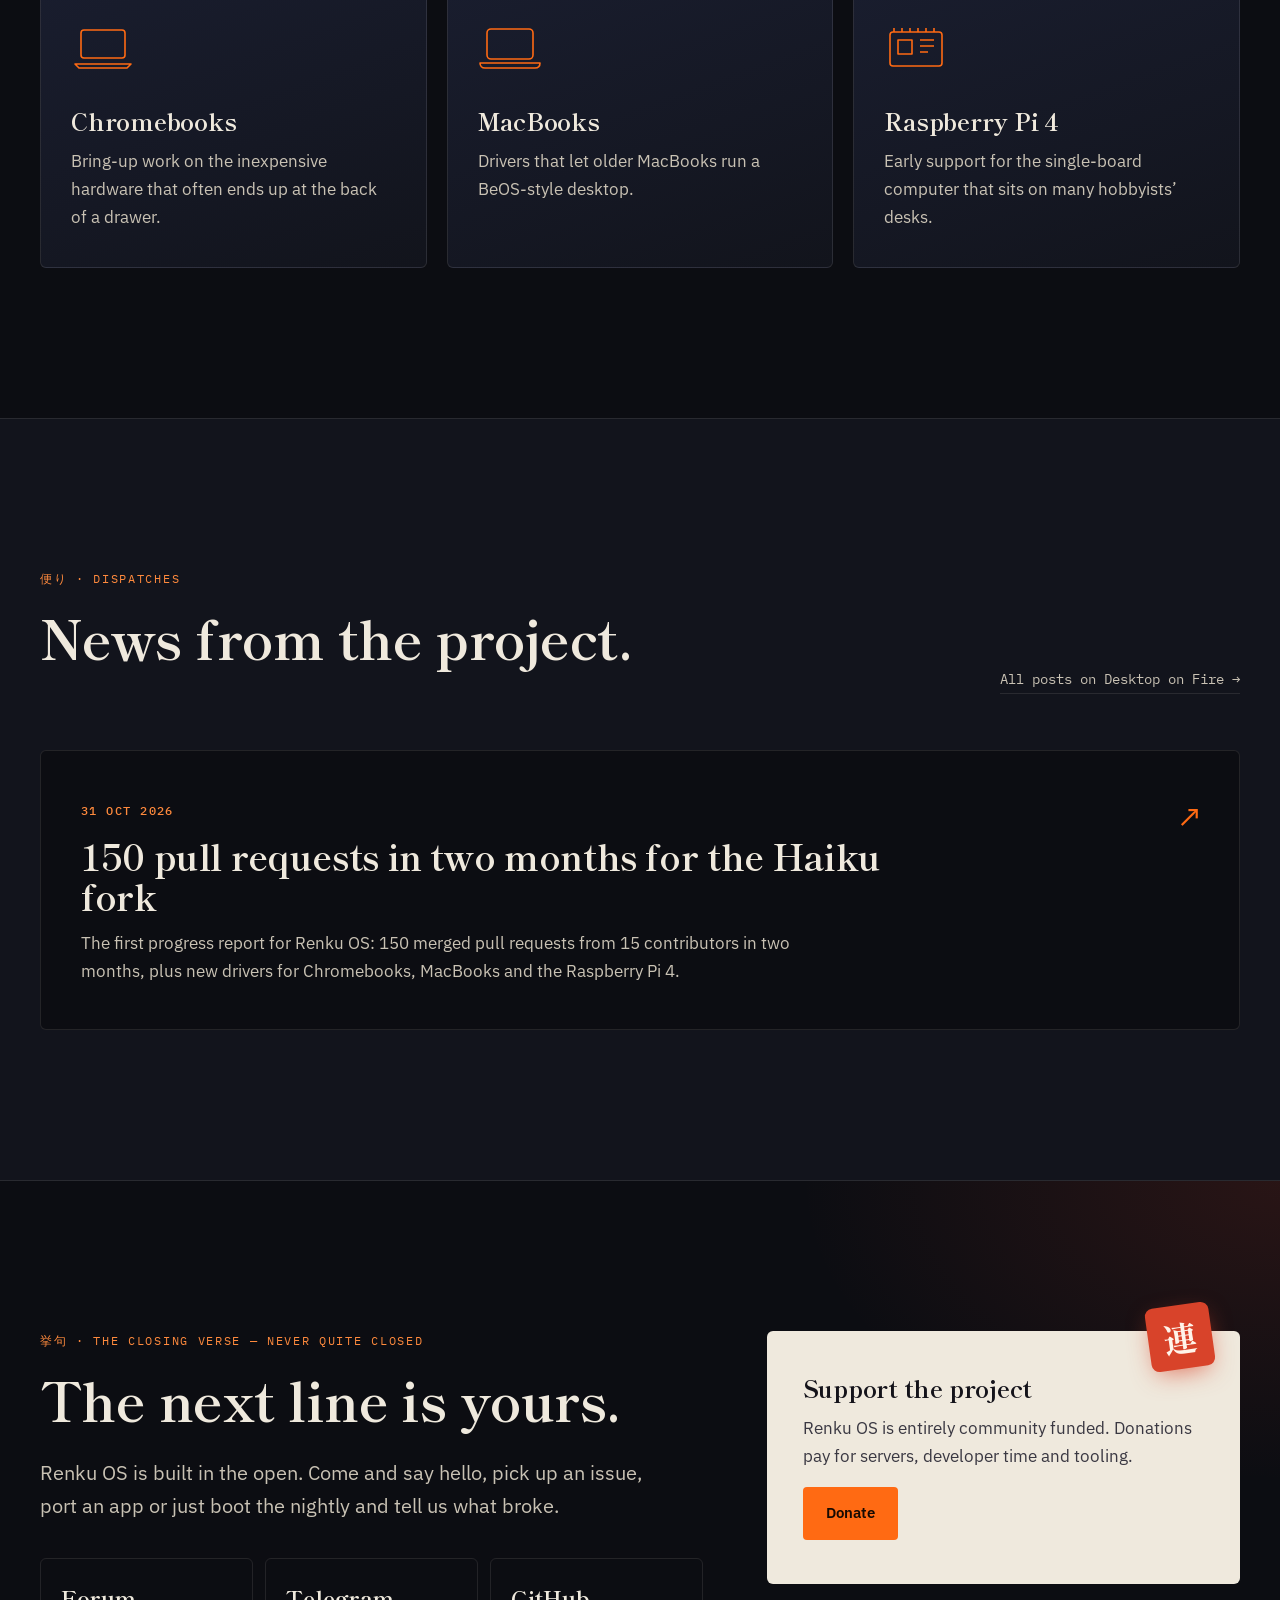
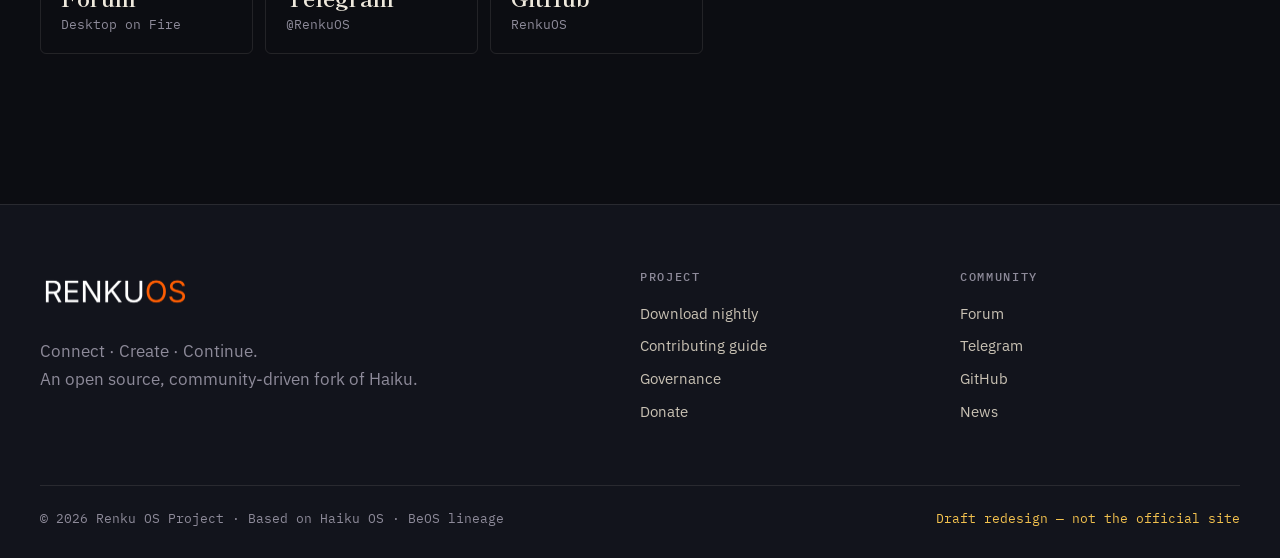
==== commit f41567a0: "Add a screenshot gallery with real Renku OS screenshots Nine screenshots from renkuos.org/screenshot" ====
--- a/index.html
+++ b/index.html
@@ -20,6 +20,7 @@
       <a class="brand" href="#top" aria-label="Renku OS home"><img src="assets/logo.png" alt="Renku OS" width="600" height="201"></a>
       <button class="menu-toggle" aria-expanded="false" aria-controls="site-nav">Menu</button>
       <nav id="site-nav" aria-label="Main">
+        <a href="#screenshots">Screenshots</a>
         <a href="#verses">Why Renku</a>
         <a href="#name">The name</a>
         <a href="#hardware">Hardware</a>
@@ -46,7 +47,7 @@
               <svg viewBox="0 0 24 24" aria-hidden="true"><path d="M12 3v12m0 0-5-5m5 5 5-5M4 20h16" /></svg>
               Download nightly
             </a>
-            <a class="btn btn-ghost" href="https://github.com/RenkuOS/PlanAndGovernance/blob/main/CONTRIBUTING.md">Add your verse →</a>
+            <a class="btn btn-ghost" href="#screenshots">See it running →</a>
           </div>
           <p class="motto" aria-label="Connect, Create, Continue"><span>Connect</span><i></i><span>Create</span><i></i><span>Continue</span></p>
         </div>
@@ -94,6 +95,46 @@
         <div class="stat reveal"><b data-count="70" data-pad="5">00070</b><span>the latest nightly build number</span></div>
         <div class="stat reveal"><b data-count="2">2</b><span>ISO flavours: x86_64 and x86_gcc2h</span></div>
       </div>
+    </section>
+
+    <!-- SCREENSHOTS -->
+    <section class="gallery" id="screenshots">
+      <div class="wrap">
+        <header class="sec-head row reveal">
+          <div>
+            <p class="label">画 · On screen</p>
+            <h2>See it running.</h2>
+          </div>
+          <p class="gallery-note">Real screenshots of Renku OS, shared by the people building and using it.</p>
+        </header>
+
+        <figure class="stage reveal">
+          <button class="stage-frame" id="stage-open" aria-label="View full size">
+            <img id="stage-img" src="assets/shots/desktop-1.webp" alt="Renku OS desktop with a spreadsheet, a PDF and the Deskbar" width="1280" height="719">
+          </button>
+          <figcaption>
+            <span class="stage-count" id="stage-count">01 / 09</span>
+            <b id="stage-title">Desktop overview</b>
+            <span id="stage-desc">A working day: a spreadsheet, a PDF and the Deskbar, all on the classic BeOS desktop.</span>
+          </figcaption>
+        </figure>
+
+        <ul class="thumbs" id="thumbs">
+          <li><button aria-current="true" data-src="assets/shots/desktop-1.webp" data-w="1280" data-h="719" data-title="Desktop overview" data-desc="A working day: a spreadsheet, a PDF and the Deskbar, all on the classic BeOS desktop." data-alt="Renku OS desktop with a spreadsheet, a PDF and the Deskbar"><img src="assets/shots/desktop-1-thumb.webp" alt="" loading="lazy"><span>Desktop</span></button></li>
+          <li><button data-src="assets/shots/display-settings.webp" data-w="1024" data-h="600" data-title="Display settings" data-desc="Screen preferences on an NVIDIA Tegra 2 machine, with GLTeapot spinning beside them." data-alt="Screen preferences and GLTeapot on Renku OS"><img src="assets/shots/display-settings-thumb.webp" alt="" loading="lazy"><span>Display</span></button></li>
+          <li><button data-src="assets/shots/xbox-controller.webp" data-w="1024" data-h="600" data-title="Xbox controller via Bluetooth" data-desc="A wireless Xbox controller paired over Bluetooth, with live stick and button input." data-alt="Xbox Wireless Controller test window connected over Bluetooth"><img src="assets/shots/xbox-controller-thumb.webp" alt="" loading="lazy"><span>Bluetooth</span></button></li>
+          <li><button data-src="assets/shots/games-snes.webp" data-w="1280" data-h="720" data-title="SNES game launcher" data-desc="A full-screen game launcher running on a small portable machine." data-alt="Photo of a small device showing a SNES game launcher"><img src="assets/shots/games-snes-thumb.webp" alt="" loading="lazy"><span>Games</span></button></li>
+          <li><button data-src="assets/shots/gobe-productive-1.webp" data-w="906" data-h="604" data-title="GoBe Productive" data-desc="The classic BeOS office suite’s word processor, running on Renku." data-alt="GoBe Productive word processor"><img src="assets/shots/gobe-productive-1-thumb.webp" alt="" loading="lazy"><span>Office</span></button></li>
+          <li><button data-src="assets/shots/email-views-neo.webp" data-w="1280" data-h="941" data-title="EmailViewsNeo" data-desc="A native mail client with folders, filters and preferences." data-alt="EmailViewsNeo mail client"><img src="assets/shots/email-views-neo-thumb.webp" alt="" loading="lazy"><span>Mail</span></button></li>
+          <li><button data-src="assets/shots/powerplay.webp" data-w="1280" data-h="615" data-title="PowerPlay" data-desc="A skinnable media player with a playlist and a ten-band equalizer." data-alt="PowerPlay media player with equalizer and playlist"><img src="assets/shots/powerplay-thumb.webp" alt="" loading="lazy"><span>Media</span></button></li>
+          <li><button data-src="assets/shots/haiku-softphone-2.webp" data-w="1024" data-h="600" data-title="Haiku Softphone" data-desc="A native SIP softphone sitting on the desktop." data-alt="Haiku Softphone on the Renku OS desktop"><img src="assets/shots/haiku-softphone-2-thumb.webp" alt="" loading="lazy"><span>Phone</span></button></li>
+          <li><button data-src="assets/shots/desktop-5.webp" data-w="511" data-h="545" data-title="App launcher" data-desc="The Deskbar menu opening preferences, apps and Telegram." data-alt="Deskbar launcher menu on Renku OS"><img src="assets/shots/desktop-5-thumb.webp" alt="" loading="lazy"><span>Launcher</span></button></li>
+        </ul>
+      </div>
+      <dialog class="lightbox" id="lightbox" aria-label="Screenshot">
+        <form method="dialog"><button class="lb-close" aria-label="Close">×</button></form>
+        <img id="lb-img" alt="">
+      </dialog>
     </section>
 
     <!-- VERSES / features -->
--- a/assets/style.css
+++ b/assets/style.css
@@ -204,3 +204,34 @@
   *,*::before,*::after{animation:none!important;transition:none!important;scroll-behavior:auto!important}
   .reveal{opacity:1;transform:none}
 }
+
+/* Screenshot gallery: one big stage, a strip of thumbnails, a lightbox. */
+.gallery{padding:clamp(80px,12vw,150px) 0 clamp(60px,8vw,100px);background:radial-gradient(900px 500px at 50% 0%,rgb(255 106 19 / .08),transparent 70%),var(--night)}
+.gallery-note{max-width:360px;color:var(--muted);font-size:15px;margin:0}
+.stage{margin:0}
+.stage-frame{display:grid;place-items:center;width:100%;aspect-ratio:16/9;padding:0;border:1px solid var(--line);border-radius:8px;background:#05060a;overflow:hidden;cursor:zoom-in;position:relative;
+  box-shadow:0 40px 100px -40px rgb(0 0 0 / .9),0 0 0 6px rgb(239 233 221 / .03)}
+.stage-frame img{width:100%;height:100%;object-fit:contain;transition:opacity .35s,transform .6s cubic-bezier(.2,.8,.2,1)}
+.stage-frame:hover img{transform:scale(1.015)}
+.stage-frame img.swap{opacity:0}
+.stage figcaption{display:grid;grid-template-columns:auto auto 1fr;gap:18px;align-items:baseline;margin-top:18px;padding-bottom:18px;border-bottom:1px solid var(--line)}
+.stage-count{font:500 12px var(--mono);color:var(--fire-2);letter-spacing:.1em}
+.stage figcaption b{font-family:var(--serif);font-size:22px}
+.stage figcaption span:last-child{color:var(--washi-2);font-size:15px}
+.thumbs{list-style:none;margin:20px 0 0;padding:0 0 8px;display:grid;grid-template-columns:repeat(9,1fr);gap:10px}
+.thumbs button{display:block;width:100%;padding:0;background:none;border:0;color:var(--muted);cursor:pointer;text-align:left}
+.thumbs img{width:100%;aspect-ratio:16/10;object-fit:cover;border-radius:4px;border:1px solid var(--line);opacity:.55;filter:saturate(.6);transition:opacity .25s,filter .25s,border-color .25s,transform .25s}
+.thumbs span{display:block;font:500 11px var(--mono);letter-spacing:.08em;text-transform:uppercase;margin-top:8px}
+.thumbs button:hover img{opacity:.9;filter:none;transform:translateY(-2px)}
+.thumbs button[aria-current="true"] img{opacity:1;filter:none;border-color:var(--fire)}
+.thumbs button[aria-current="true"] span{color:var(--fire-2)}
+@media (max-width:900px){
+  .thumbs{display:flex;overflow-x:auto;scroll-snap-type:x mandatory;scrollbar-width:thin;scrollbar-color:var(--indigo-2) transparent;padding:4px 0 12px}
+  .thumbs li{flex:0 0 120px;scroll-snap-align:start}
+  .stage figcaption{grid-template-columns:auto 1fr}
+  .stage figcaption span:last-child{grid-column:1/-1}
+}
+.lightbox{max-width:min(96vw,1600px);max-height:94vh;padding:0;border:1px solid var(--line);border-radius:6px;background:#05060a;overflow:visible}
+.lightbox::backdrop{background:rgb(5 6 10 / .88);backdrop-filter:blur(4px)}
+.lightbox img{display:block;max-width:min(96vw,1600px);max-height:94vh;width:auto;height:auto}
+.lb-close{position:absolute;top:-14px;right:-14px;width:36px;height:36px;border-radius:50%;border:0;background:var(--fire);color:#160a02;font-size:22px;line-height:1;cursor:pointer}
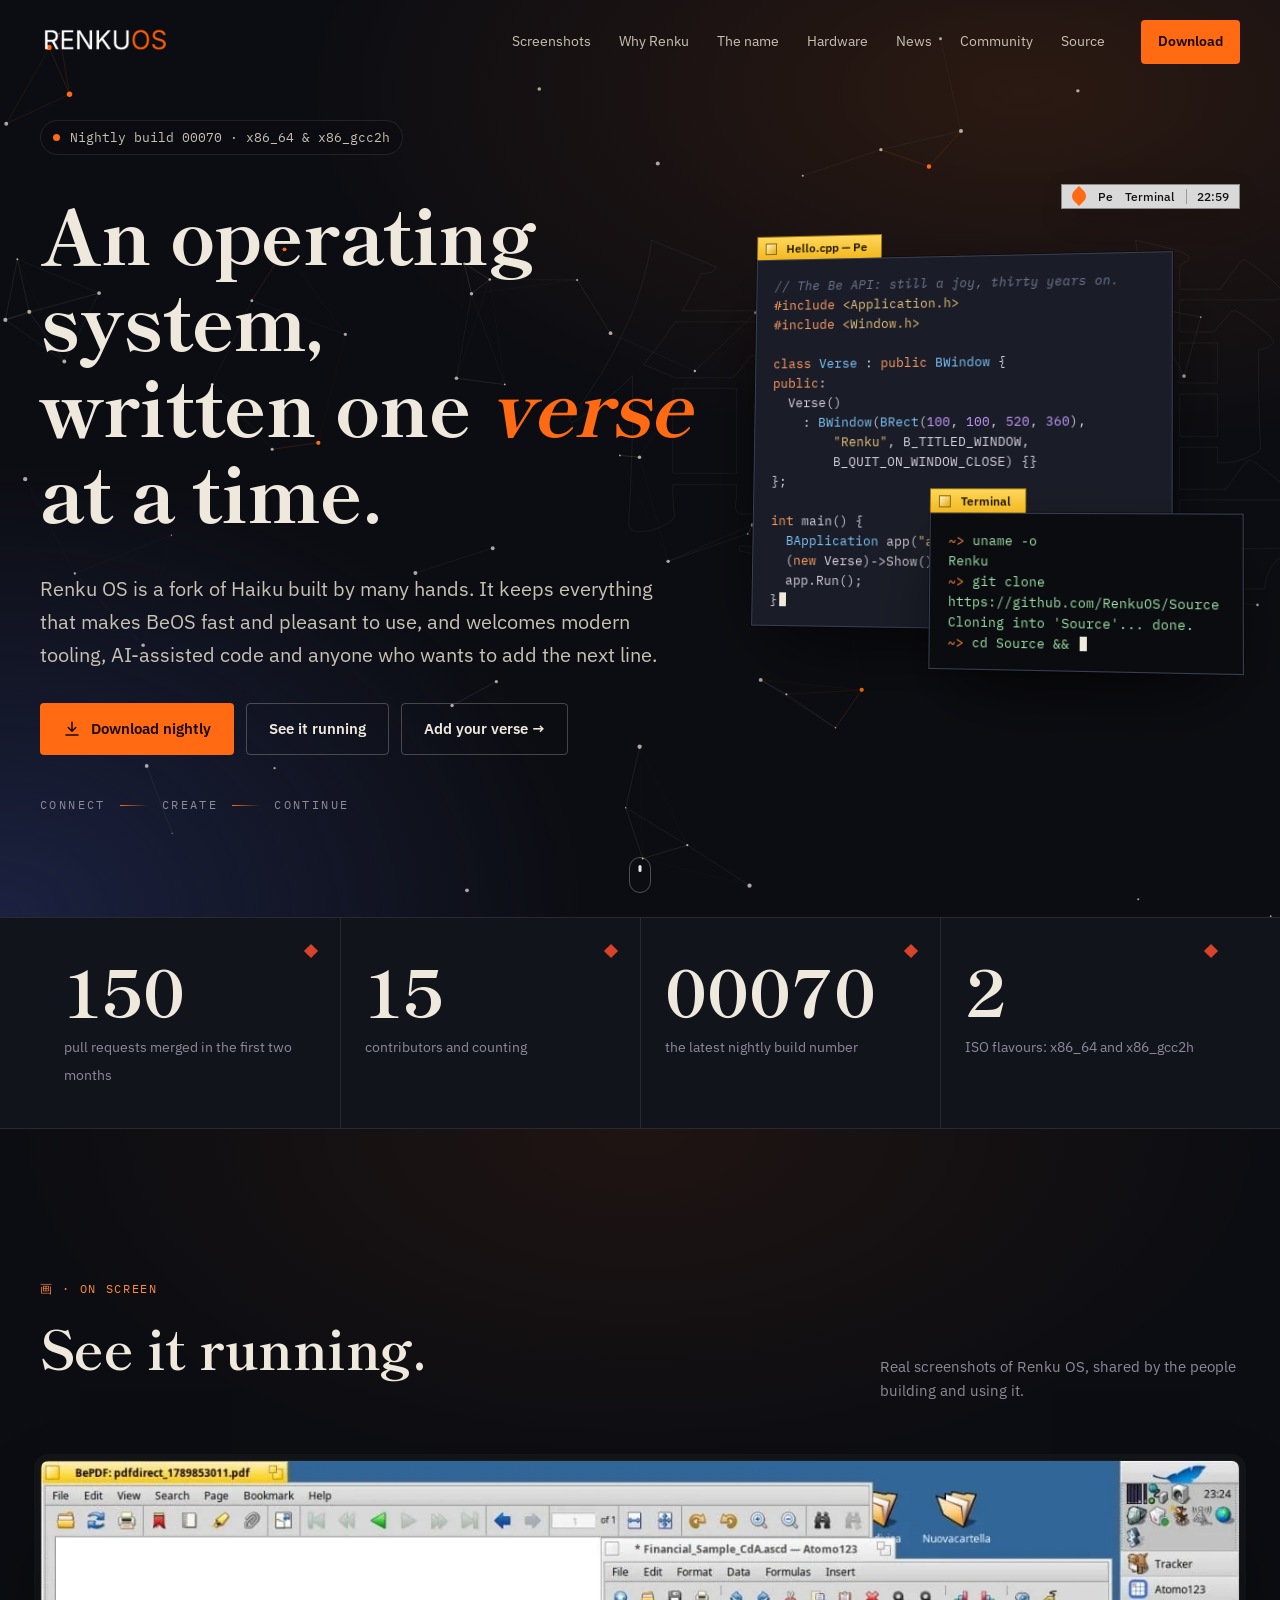
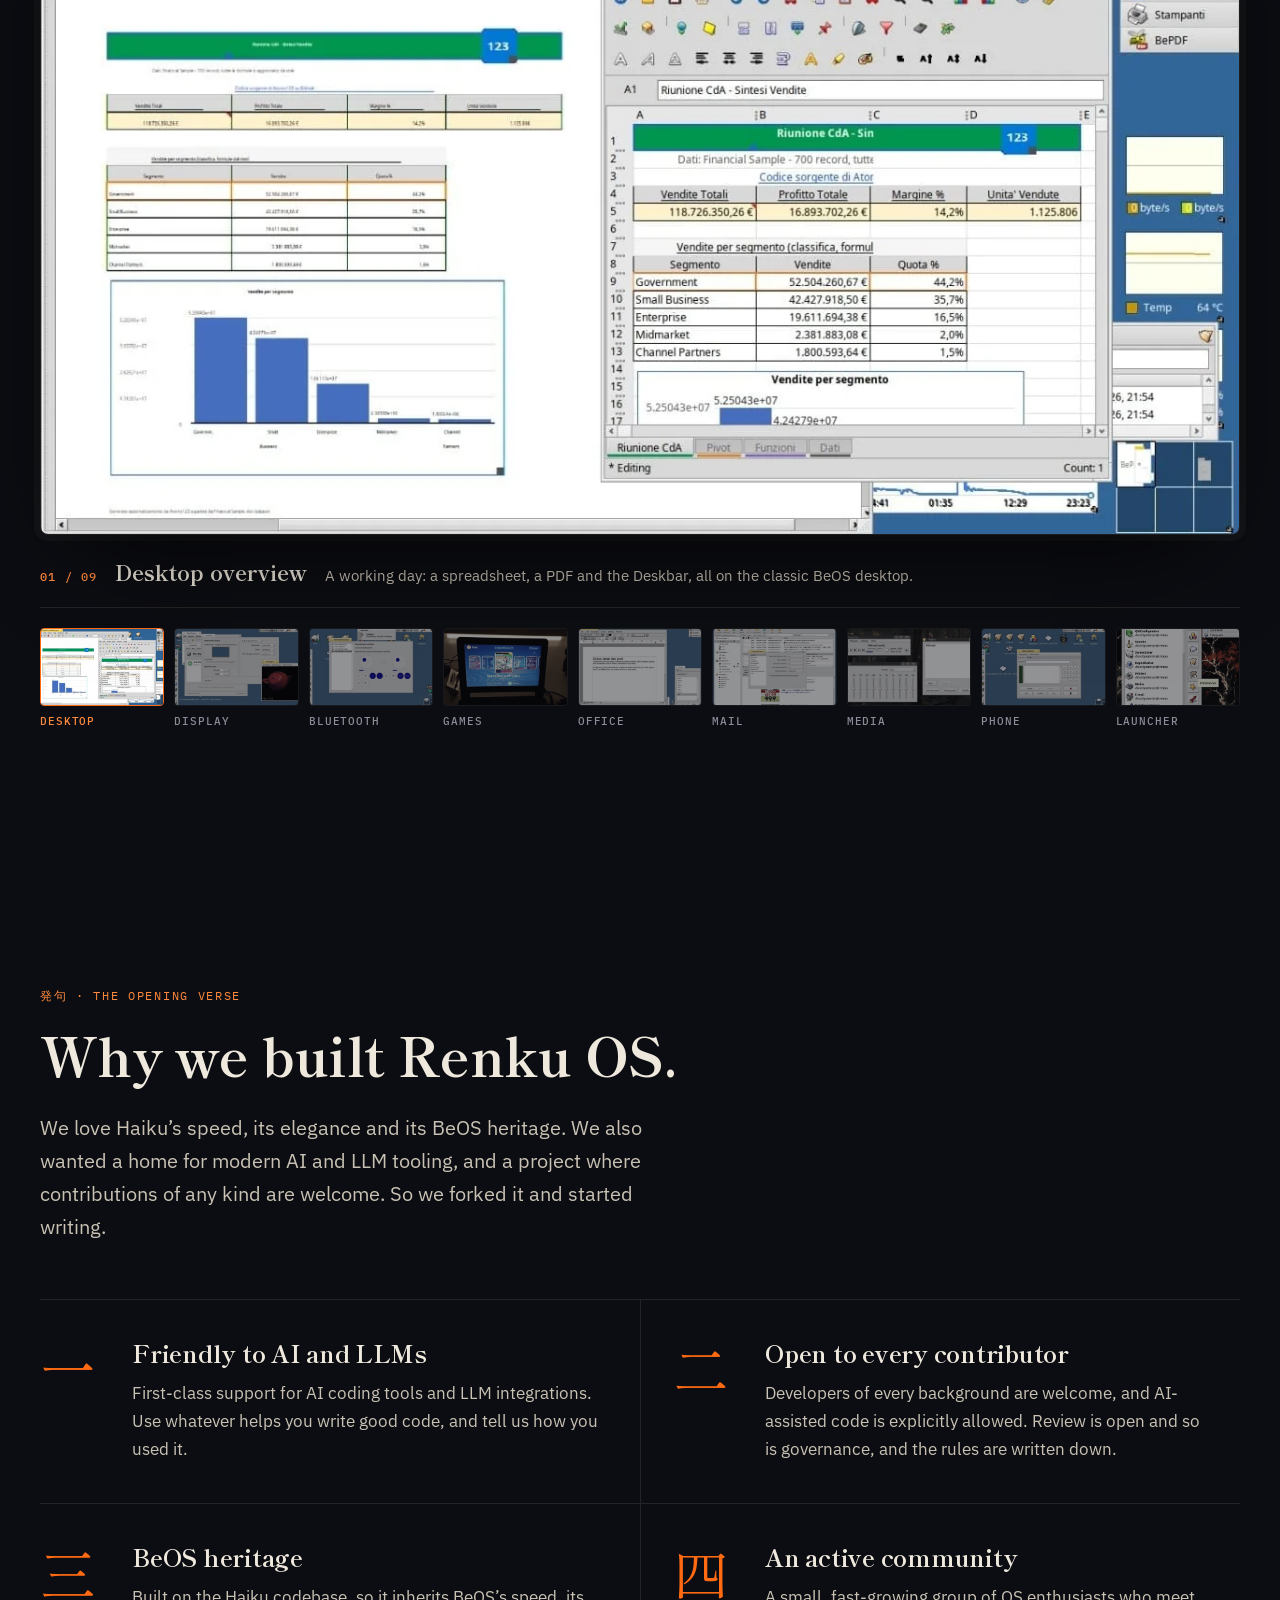
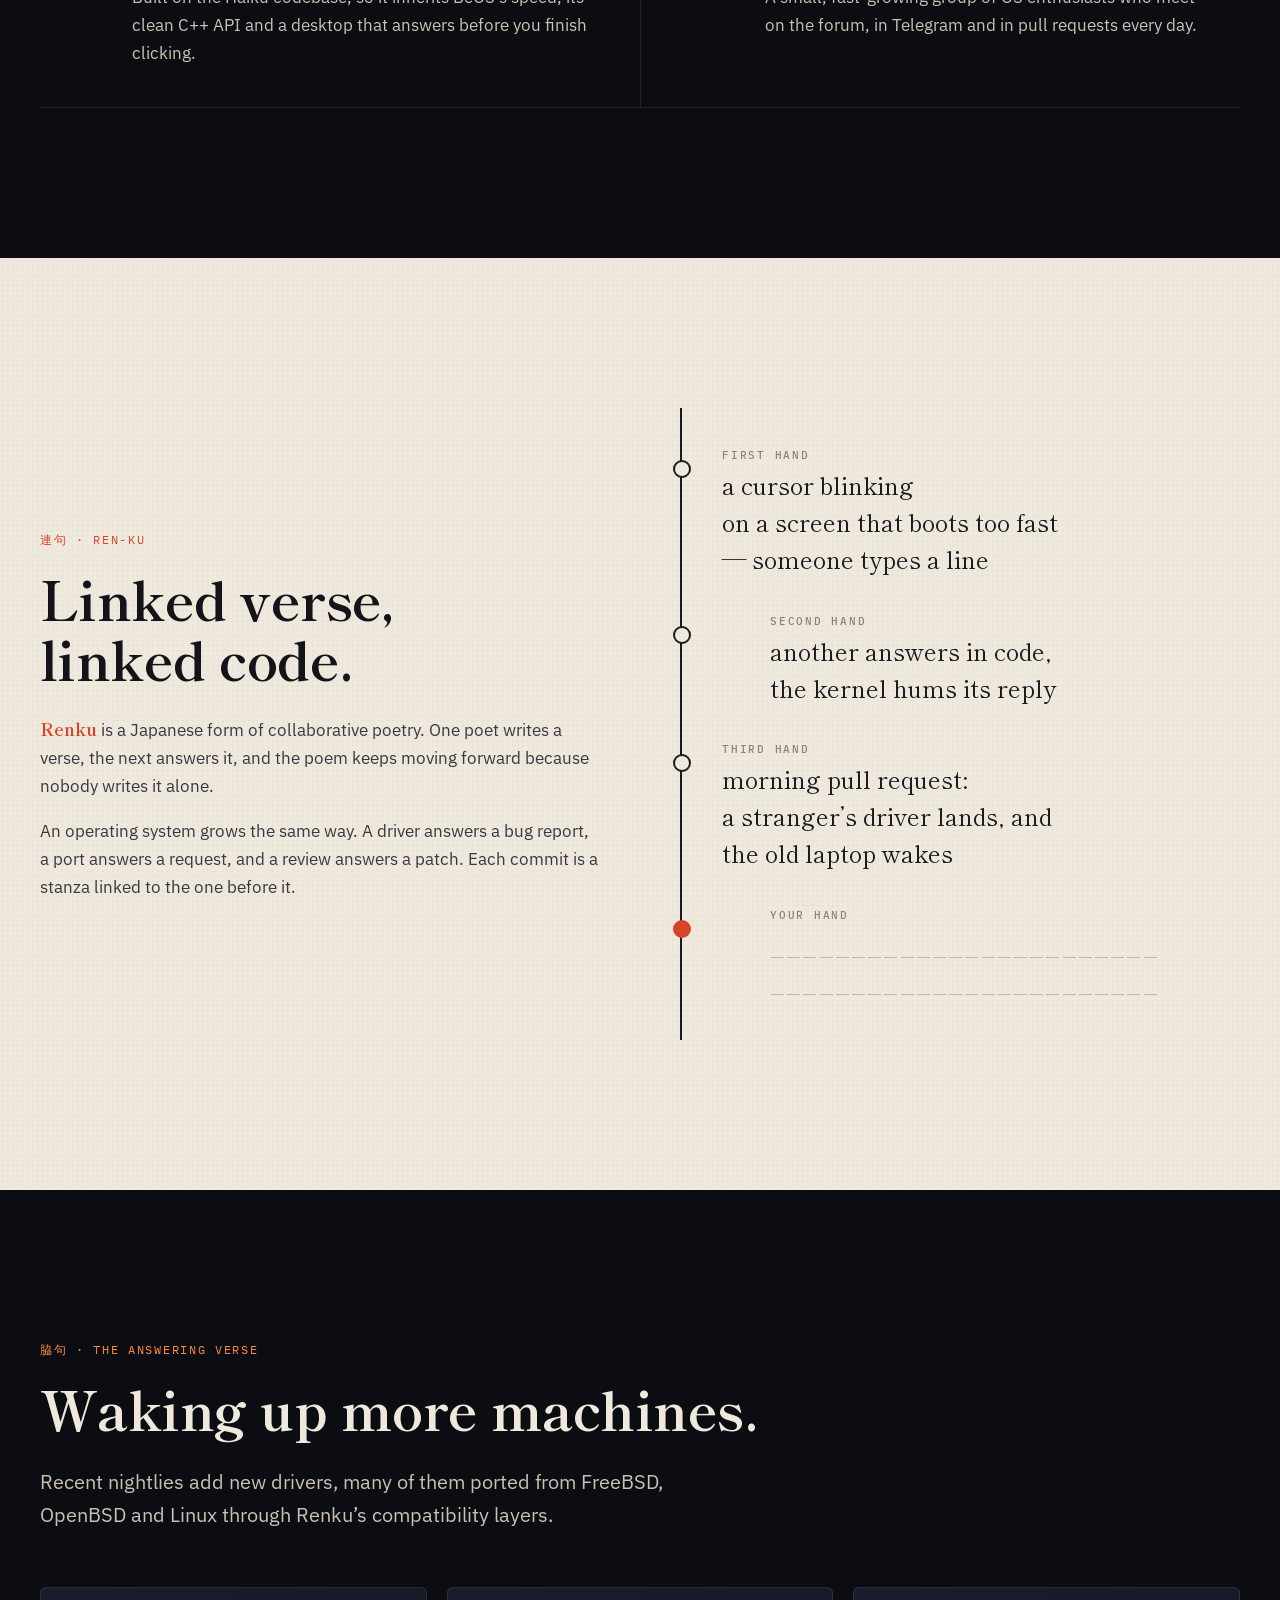
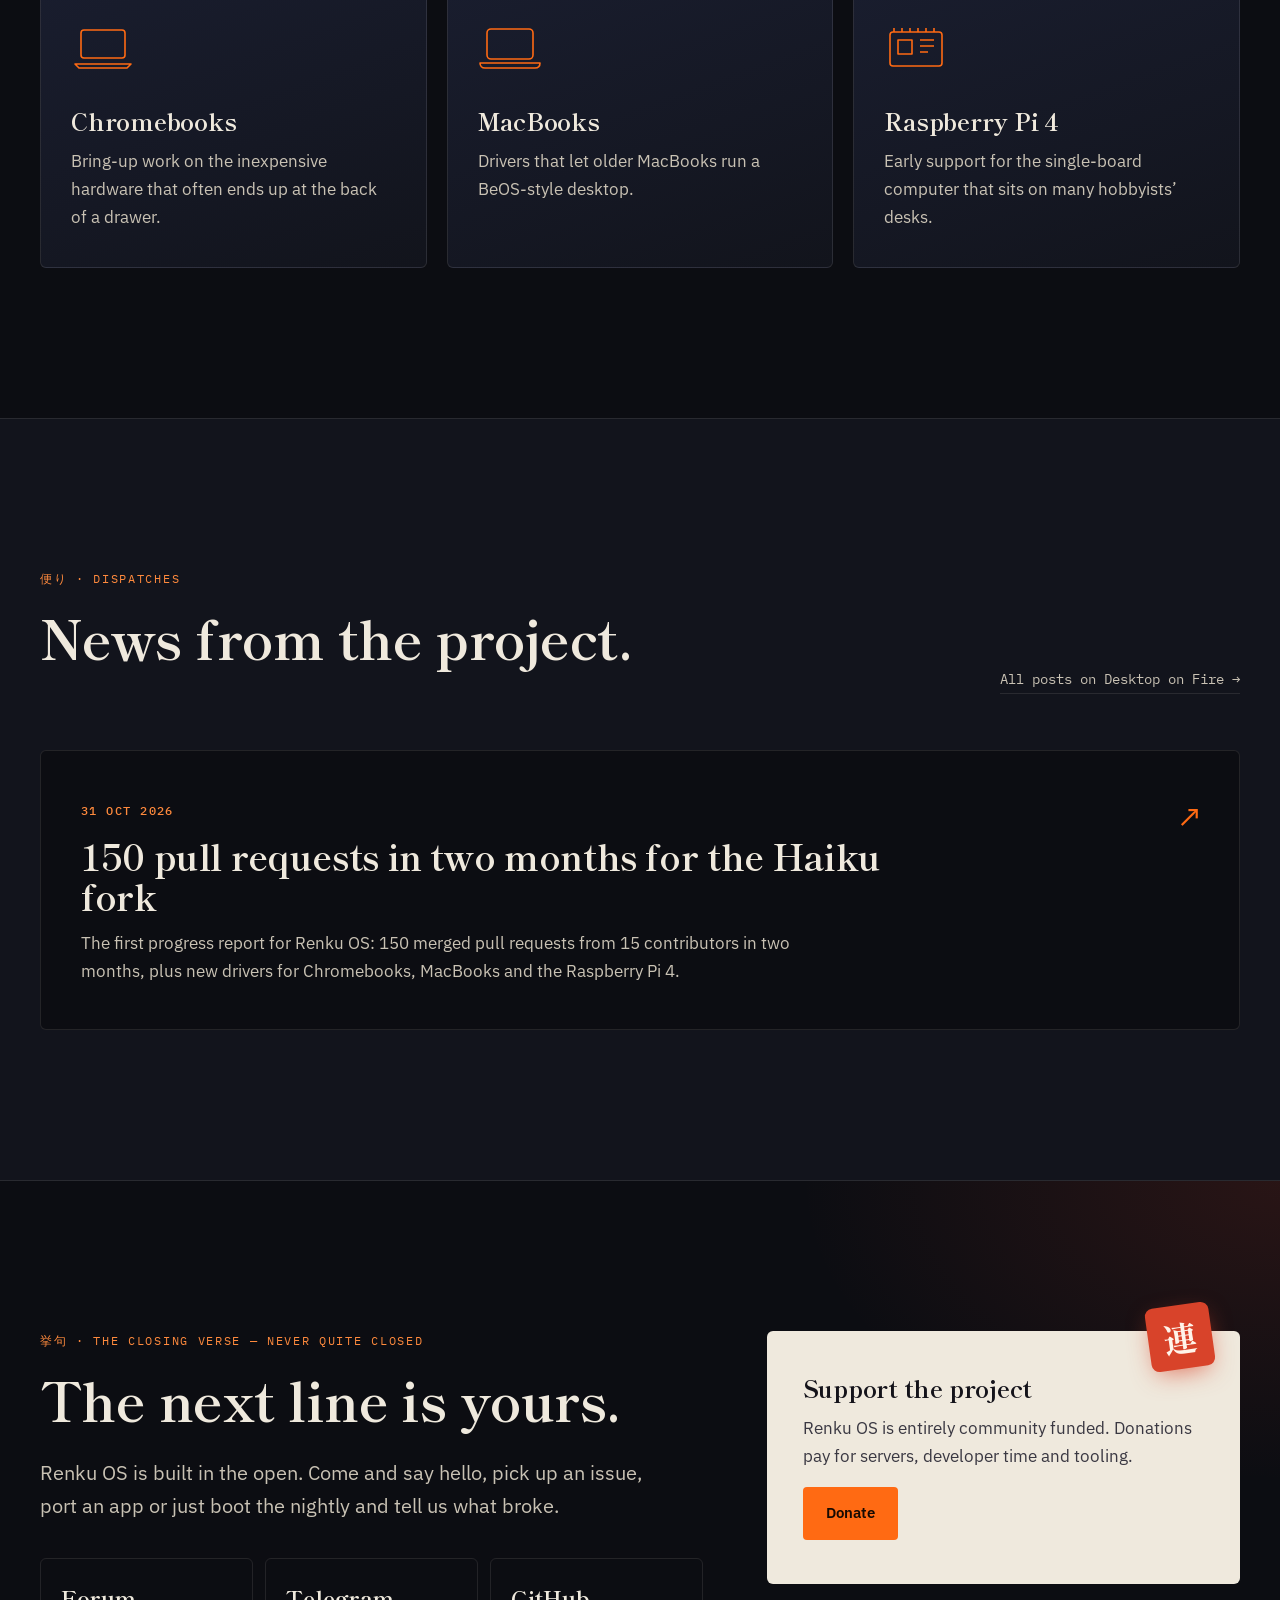
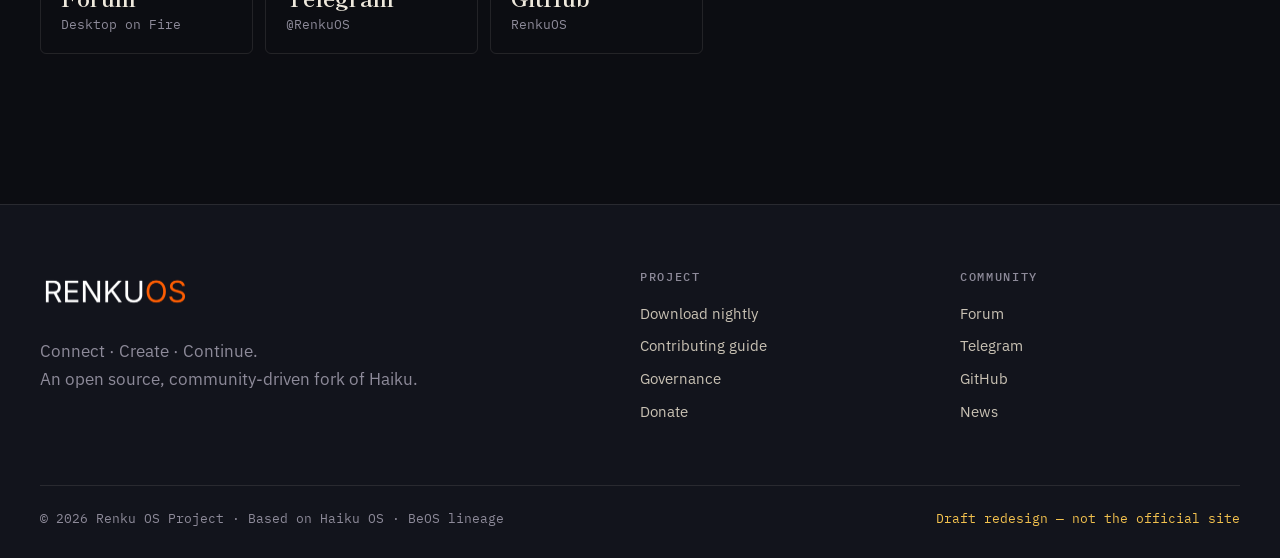
==== commit 03921d89: "Restore the Add your verse button in the hero Co-Authored-By: Claude Opus 5.5 <noreply@anthropic.com" ====
--- a/index.html
+++ b/index.html
@@ -47,7 +47,8 @@
               <svg viewBox="0 0 24 24" aria-hidden="true"><path d="M12 3v12m0 0-5-5m5 5 5-5M4 20h16" /></svg>
               Download nightly
             </a>
-            <a class="btn btn-ghost" href="#screenshots">See it running →</a>
+            <a class="btn btn-ghost" href="#screenshots">See it running</a>
+            <a class="btn btn-ghost" href="https://github.com/RenkuOS/PlanAndGovernance/blob/main/CONTRIBUTING.md">Add your verse →</a>
           </div>
           <p class="motto" aria-label="Connect, Create, Continue"><span>Connect</span><i></i><span>Create</span><i></i><span>Continue</span></p>
         </div>
